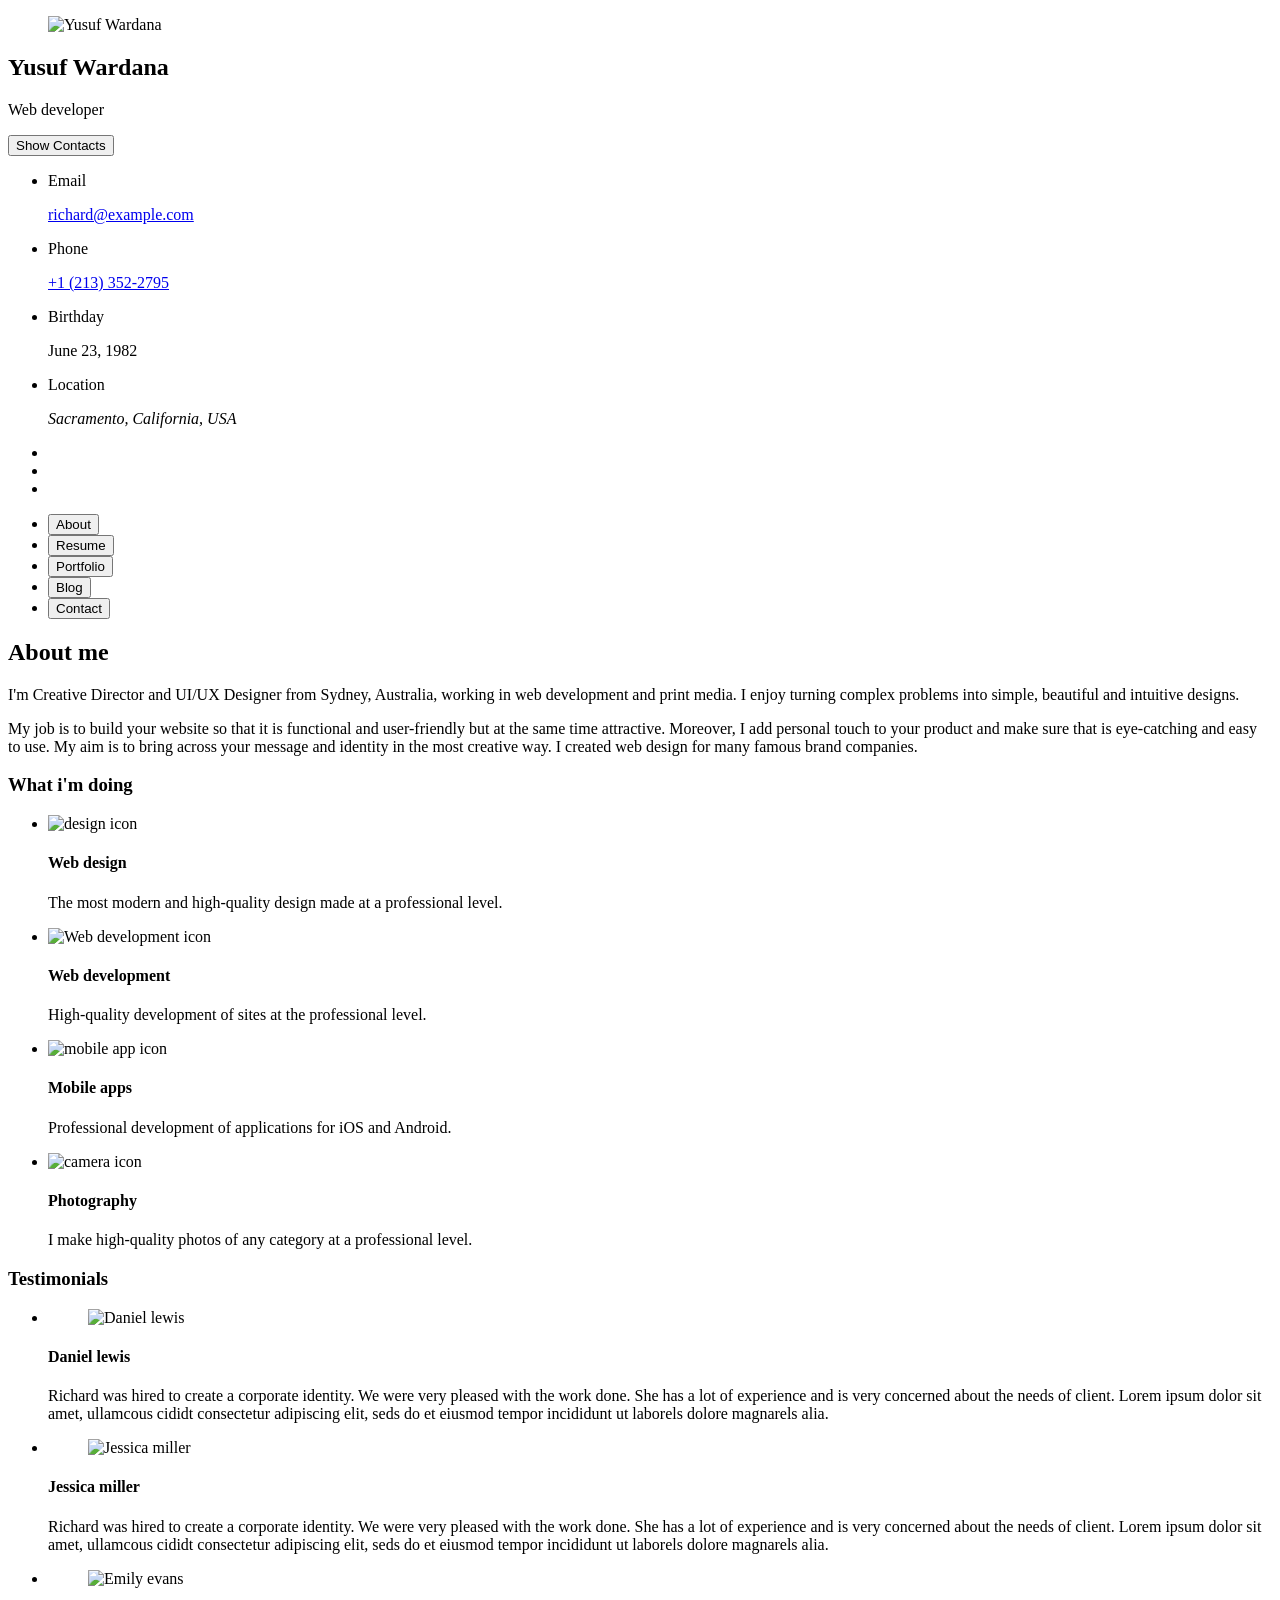
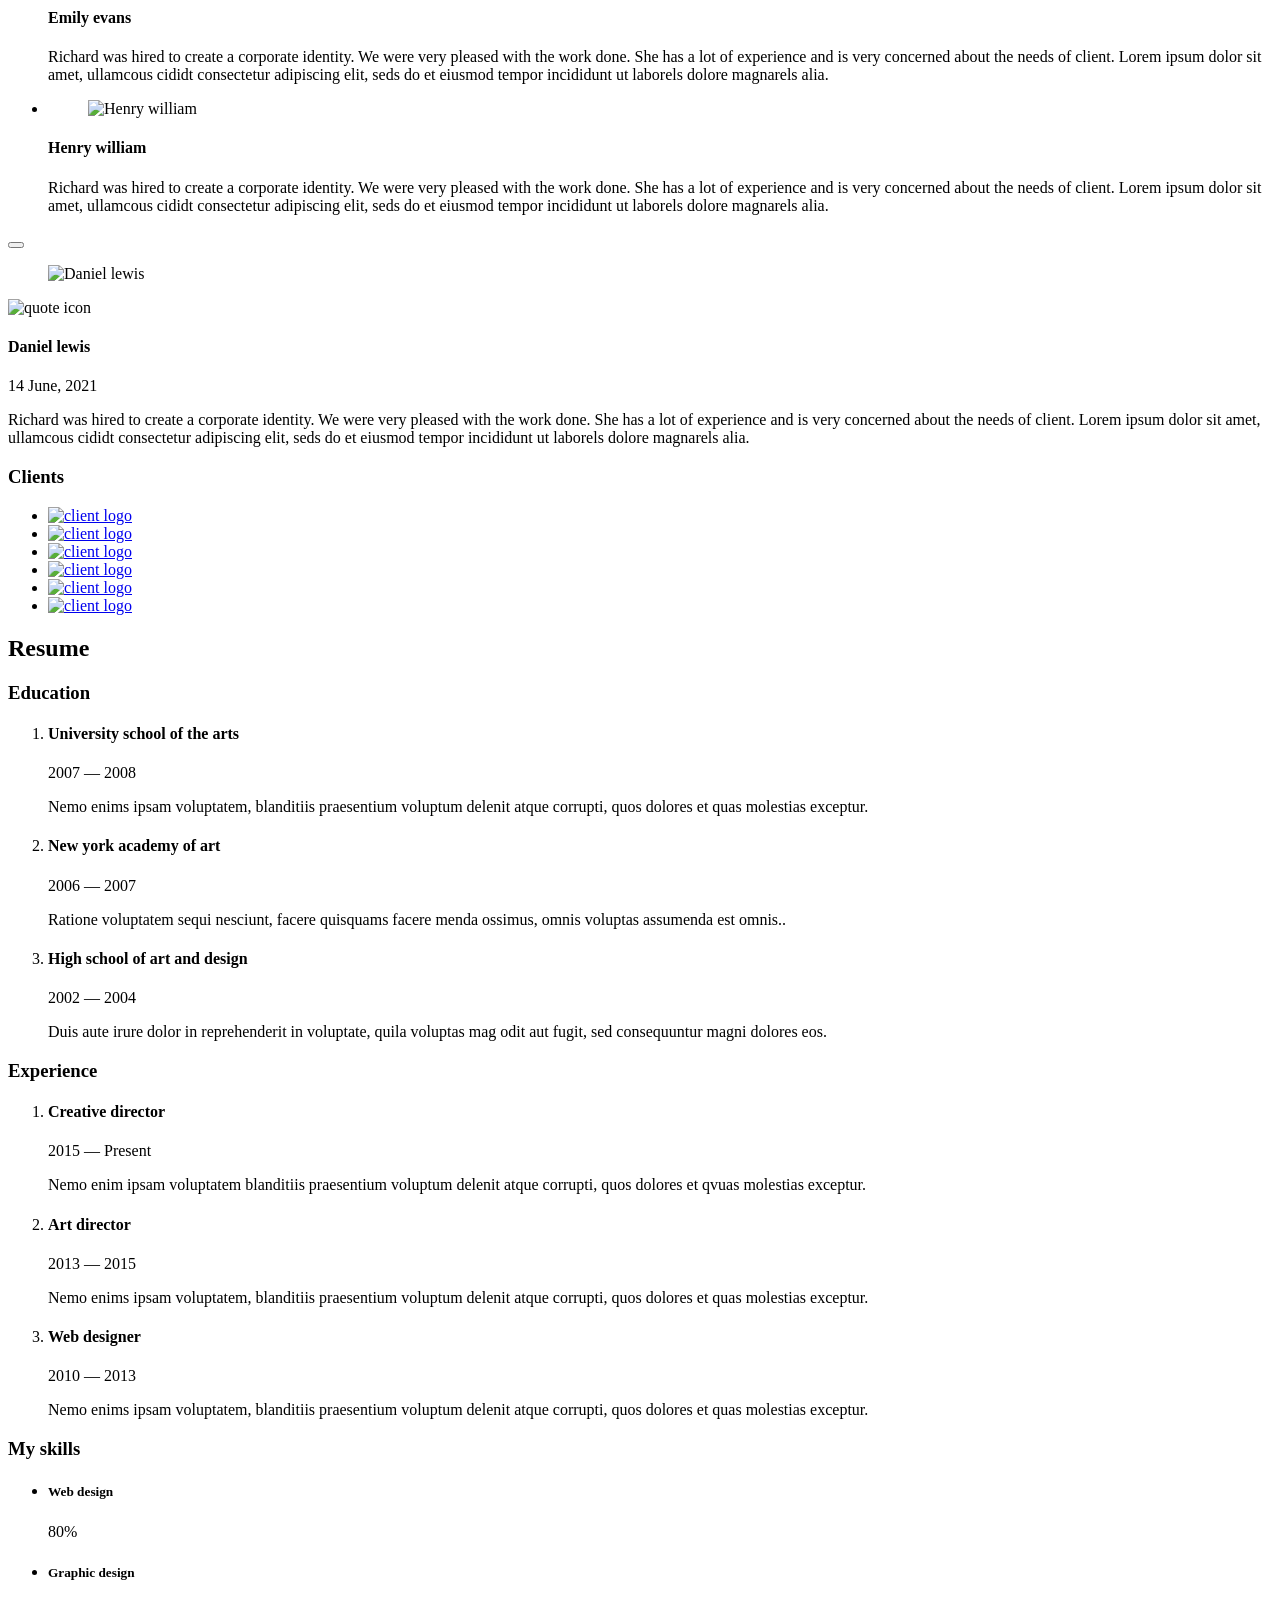
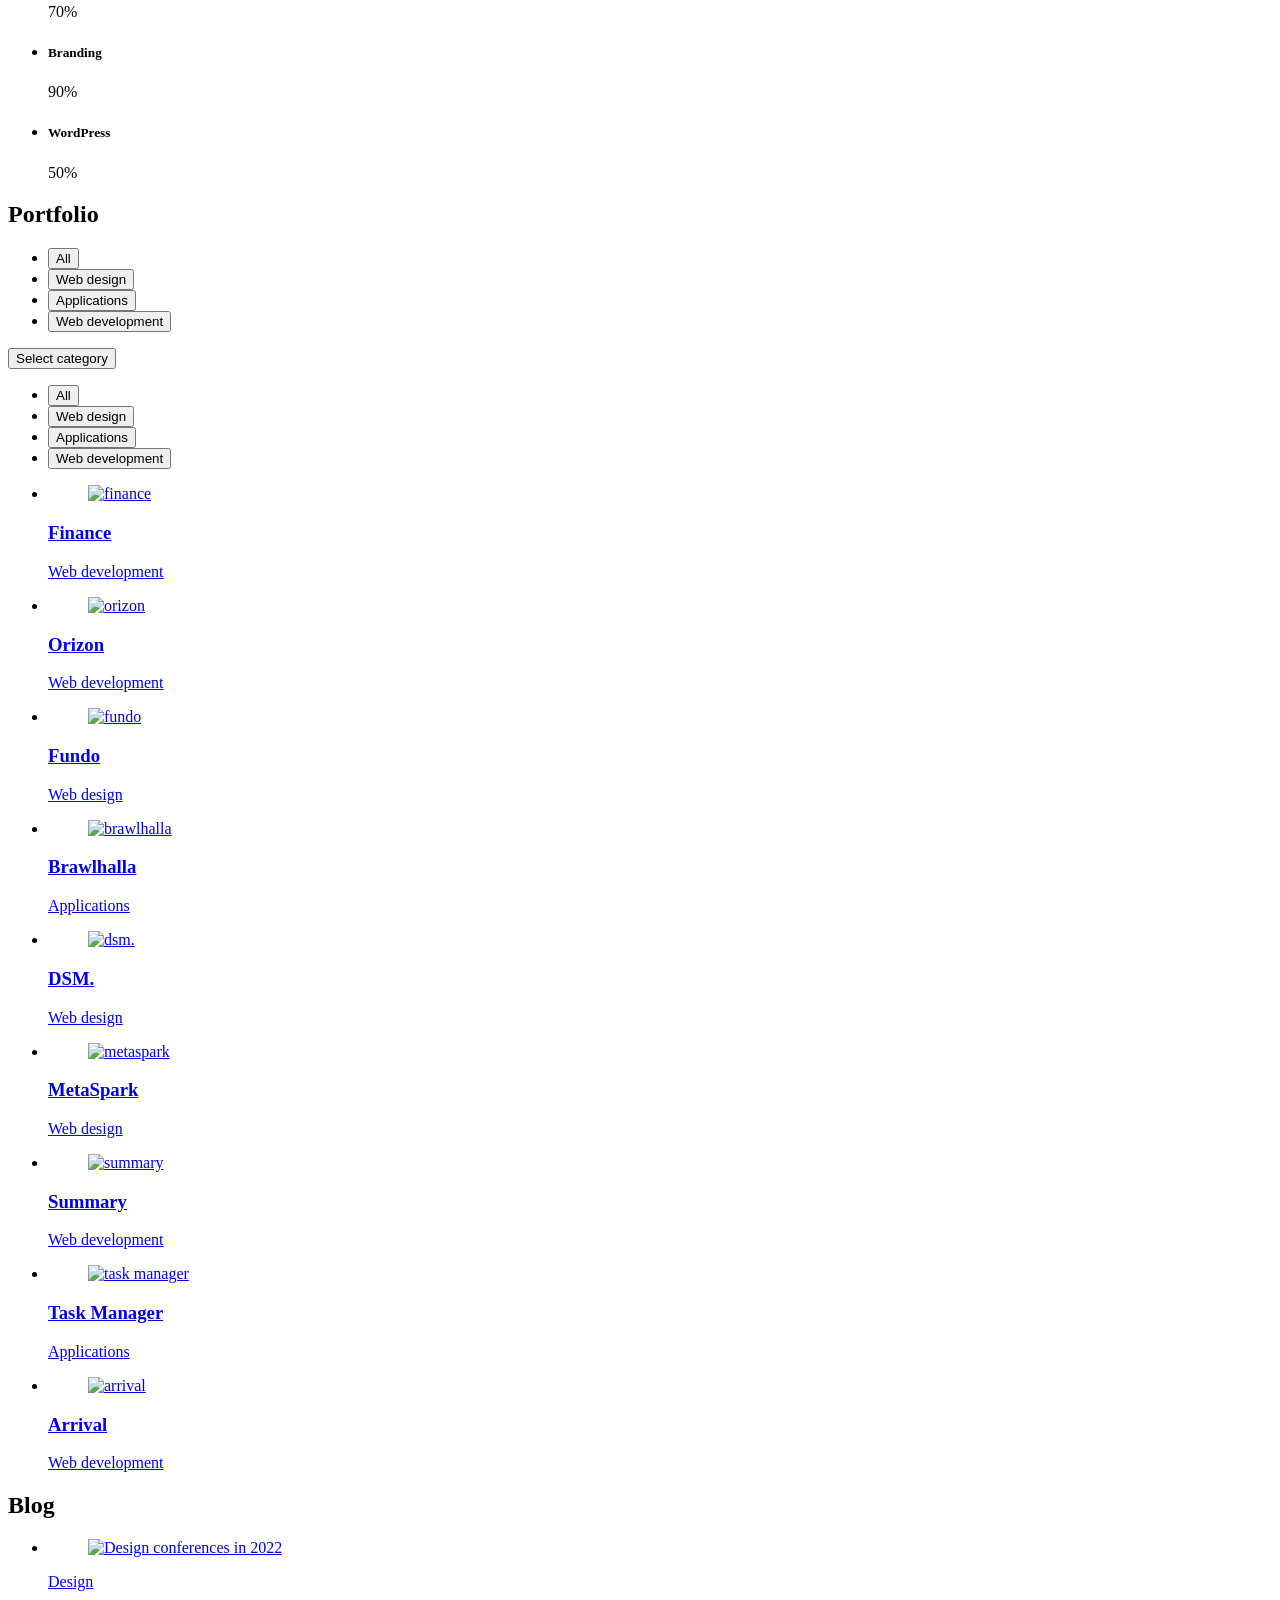
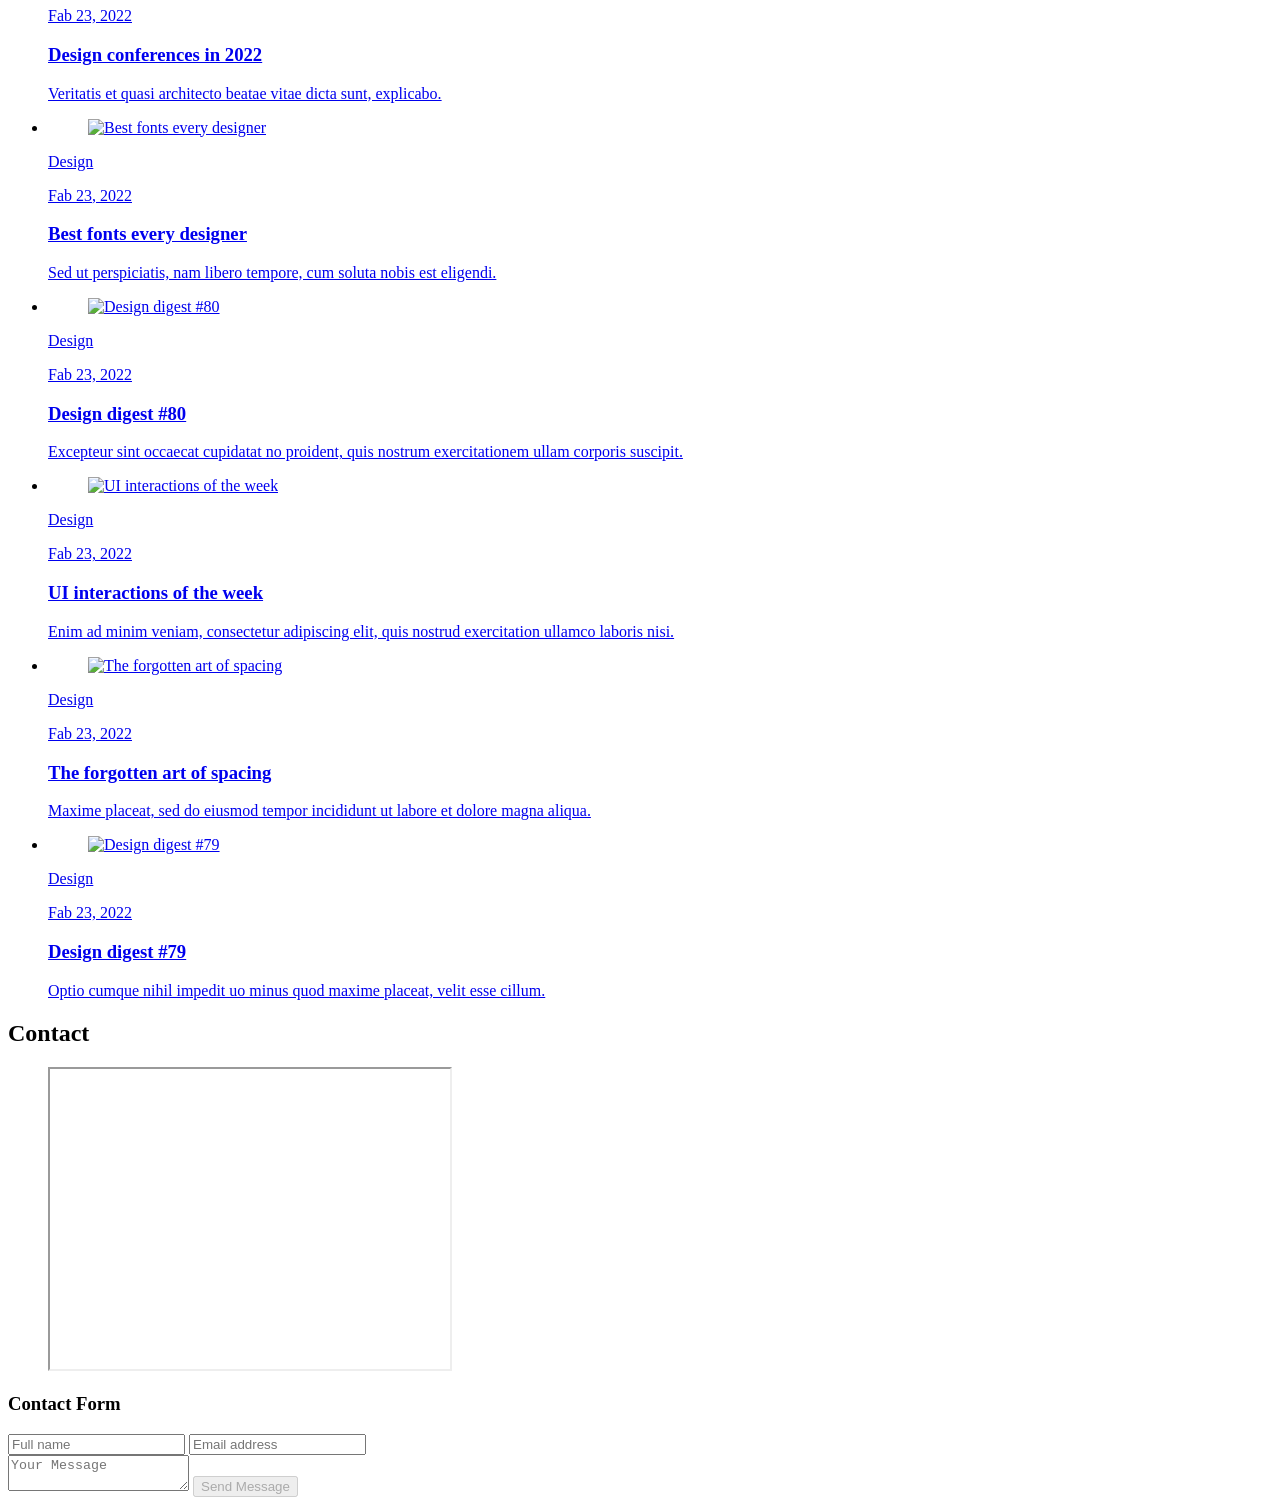
==== index.html @ f2daecf4 "Add files via upload" ====
<!DOCTYPE html>
<html lang="en">

<head>
  <meta charset="UTF-8">
  <meta http-equiv="X-UA-Compatible" content="IE=edge">
  <meta name="viewport" content="width=device-width, initial-scale=1.0">
  <title>vCard - Personal Portfolio</title>

  <!--
    - favicon
  -->
  <link rel="shortcut icon" href="./assets/images/logo.ico" type="image/x-icon">

  <!--
    - custom css link
  -->
  <link rel="stylesheet" href="./assets/css/style.css">

  <!--
    - google font link
  -->
  <link rel="preconnect" href="https://fonts.googleapis.com">
  <link rel="preconnect" href="https://fonts.gstatic.com" crossorigin>
  <link href="https://fonts.googleapis.com/css2?family=Poppins:wght@300;400;500;600&display=swap" rel="stylesheet">
</head>

<body>

  <!--
    - #MAIN
  -->

  <main>

    <!--
      - #SIDEBAR
    -->

    <aside class="sidebar" data-sidebar>

      <div class="sidebar-info">

        <figure class="avatar-box">
          <img src="https://avatars.githubusercontent.com/u/75882474?v=4" alt="Yusuf Wardana" width="80">
        </figure>

        <div class="info-content">
          <h1 class="name" title="Yusuf Wardana">Yusuf Wardana</h1>

          <p class="title">Web developer</p>
        </div>

        <button class="info_more-btn" data-sidebar-btn>
          <span>Show Contacts</span>

          <ion-icon name="chevron-down"></ion-icon>
        </button>

      </div>

      <div class="sidebar-info_more">

        <div class="separator"></div>

        <ul class="contacts-list">

          <li class="contact-item">

            <div class="icon-box">
              <ion-icon name="mail-outline"></ion-icon>
            </div>

            <div class="contact-info">
              <p class="contact-title">Email</p>

              <a href="mailto:richard@example.com" class="contact-link">richard@example.com</a>
            </div>

          </li>

          <li class="contact-item">

            <div class="icon-box">
              <ion-icon name="phone-portrait-outline"></ion-icon>
            </div>

            <div class="contact-info">
              <p class="contact-title">Phone</p>

              <a href="tel:+12133522795" class="contact-link">+1 (213) 352-2795</a>
            </div>

          </li>

          <li class="contact-item">

            <div class="icon-box">
              <ion-icon name="calendar-outline"></ion-icon>
            </div>

            <div class="contact-info">
              <p class="contact-title">Birthday</p>

              <time datetime="1982-06-23">June 23, 1982</time>
            </div>

          </li>

          <li class="contact-item">

            <div class="icon-box">
              <ion-icon name="location-outline"></ion-icon>
            </div>

            <div class="contact-info">
              <p class="contact-title">Location</p>

              <address>Sacramento, California, USA</address>
            </div>

          </li>

        </ul>

        <div class="separator"></div>

        <ul class="social-list">

          <li class="social-item">
            <a href="#" class="social-link">
              <ion-icon name="logo-facebook"></ion-icon>
            </a>
          </li>

          <li class="social-item">
            <a href="#" class="social-link">
              <ion-icon name="logo-twitter"></ion-icon>
            </a>
          </li>

          <li class="social-item">
            <a href="#" class="social-link">
              <ion-icon name="logo-instagram"></ion-icon>
            </a>
          </li>

        </ul>

      </div>

    </aside>





    <!--
      - #main-content
    -->

    <div class="main-content">

      <!--
        - #NAVBAR
      -->

      <nav class="navbar">

        <ul class="navbar-list">

          <li class="navbar-item">
            <button class="navbar-link  active" data-nav-link>About</button>
          </li>

          <li class="navbar-item">
            <button class="navbar-link" data-nav-link>Resume</button>
          </li>

          <li class="navbar-item">
            <button class="navbar-link" data-nav-link>Portfolio</button>
          </li>

          <li class="navbar-item">
            <button class="navbar-link" data-nav-link>Blog</button>
          </li>

          <li class="navbar-item">
            <button class="navbar-link" data-nav-link>Contact</button>
          </li>

        </ul>

      </nav>





      <!--
        - #ABOUT
      -->

      <article class="about  active" data-page="about">

        <header>
          <h2 class="h2 article-title">About me</h2>
        </header>

        <section class="about-text">
          <p>
            I'm Creative Director and UI/UX Designer from Sydney, Australia, working in web development and print media.
            I enjoy
            turning complex problems into simple, beautiful and intuitive designs.
          </p>

          <p>
            My job is to build your website so that it is functional and user-friendly but at the same time attractive.
            Moreover, I
            add personal touch to your product and make sure that is eye-catching and easy to use. My aim is to bring
            across your
            message and identity in the most creative way. I created web design for many famous brand companies.
          </p>
        </section>


        <!--
          - service
        -->

        <section class="service">

          <h3 class="h3 service-title">What i'm doing</h3>

          <ul class="service-list">

            <li class="service-item">

              <div class="service-icon-box">
                <img src="./assets/images/icon-design.svg
                " alt="design icon" width="40">
              </div>

              <div class="service-content-box">
                <h4 class="h4 service-item-title">Web design</h4>

                <p class="service-item-text">
                  The most modern and high-quality design made at a professional level.
                </p>
              </div>

            </li>

            <li class="service-item">

              <div class="service-icon-box">
                <img src="./assets/images/icon-dev.svg" alt="Web development icon" width="40">
              </div>

              <div class="service-content-box">
                <h4 class="h4 service-item-title">Web development</h4>

                <p class="service-item-text">
                  High-quality development of sites at the professional level.
                </p>
              </div>

            </li>

            <li class="service-item">

              <div class="service-icon-box">
                <img src="./assets/images/icon-app.svg" alt="mobile app icon" width="40">
              </div>

              <div class="service-content-box">
                <h4 class="h4 service-item-title">Mobile apps</h4>

                <p class="service-item-text">
                  Professional development of applications for iOS and Android.
                </p>
              </div>

            </li>

            <li class="service-item">

              <div class="service-icon-box">
                <img src="./assets/images/icon-photo.svg" alt="camera icon" width="40">
              </div>

              <div class="service-content-box">
                <h4 class="h4 service-item-title">Photography</h4>

                <p class="service-item-text">
                  I make high-quality photos of any category at a professional level.
                </p>
              </div>

            </li>

          </ul>

        </section>


        <!--
          - testimonials
        -->

        <section class="testimonials">

          <h3 class="h3 testimonials-title">Testimonials</h3>

          <ul class="testimonials-list has-scrollbar">

            <li class="testimonials-item">
              <div class="content-card" data-testimonials-item>

                <figure class="testimonials-avatar-box">
                  <img src="./assets/images/avatar-1.png" alt="Daniel lewis" width="60" data-testimonials-avatar>
                </figure>

                <h4 class="h4 testimonials-item-title" data-testimonials-title>Daniel lewis</h4>

                <div class="testimonials-text" data-testimonials-text>
                  <p>
                    Richard was hired to create a corporate identity. We were very pleased with the work done. She has a
                    lot of experience
                    and is very concerned about the needs of client. Lorem ipsum dolor sit amet, ullamcous cididt
                    consectetur adipiscing
                    elit, seds do et eiusmod tempor incididunt ut laborels dolore magnarels alia.
                  </p>
                </div>

              </div>
            </li>

            <li class="testimonials-item">
              <div class="content-card" data-testimonials-item>

                <figure class="testimonials-avatar-box">
                  <img src="./assets/images/avatar-2.png" alt="Jessica miller" width="60" data-testimonials-avatar>
                </figure>

                <h4 class="h4 testimonials-item-title" data-testimonials-title>Jessica miller</h4>

                <div class="testimonials-text" data-testimonials-text>
                  <p>
                    Richard was hired to create a corporate identity. We were very pleased with the work done. She has a
                    lot of experience
                    and is very concerned about the needs of client. Lorem ipsum dolor sit amet, ullamcous cididt
                    consectetur adipiscing
                    elit, seds do et eiusmod tempor incididunt ut laborels dolore magnarels alia.
                  </p>
                </div>

              </div>
            </li>

            <li class="testimonials-item">
              <div class="content-card" data-testimonials-item>

                <figure class="testimonials-avatar-box">
                  <img src="./assets/images/avatar-3.png" alt="Emily evans" width="60" data-testimonials-avatar>
                </figure>

                <h4 class="h4 testimonials-item-title" data-testimonials-title>Emily evans</h4>

                <div class="testimonials-text" data-testimonials-text>
                  <p>
                    Richard was hired to create a corporate identity. We were very pleased with the work done. She has a
                    lot of experience
                    and is very concerned about the needs of client. Lorem ipsum dolor sit amet, ullamcous cididt
                    consectetur adipiscing
                    elit, seds do et eiusmod tempor incididunt ut laborels dolore magnarels alia.
                  </p>
                </div>

              </div>
            </li>

            <li class="testimonials-item">
              <div class="content-card" data-testimonials-item>

                <figure class="testimonials-avatar-box">
                  <img src="./assets/images/avatar-4.png" alt="Henry william" width="60" data-testimonials-avatar>
                </figure>

                <h4 class="h4 testimonials-item-title" data-testimonials-title>Henry william</h4>

                <div class="testimonials-text" data-testimonials-text>
                  <p>
                    Richard was hired to create a corporate identity. We were very pleased with the work done. She has a
                    lot of experience
                    and is very concerned about the needs of client. Lorem ipsum dolor sit amet, ullamcous cididt
                    consectetur adipiscing
                    elit, seds do et eiusmod tempor incididunt ut laborels dolore magnarels alia.
                  </p>
                </div>

              </div>
            </li>

          </ul>

        </section>


        <!--
          - testimonials modal
        -->

        <div class="modal-container" data-modal-container>

          <div class="overlay" data-overlay></div>

          <section class="testimonials-modal">

            <button class="modal-close-btn" data-modal-close-btn>
              <ion-icon name="close-outline"></ion-icon>
            </button>

            <div class="modal-img-wrapper">
              <figure class="modal-avatar-box">
                <img src="./assets/images/avatar-1.png" alt="Daniel lewis" width="80" data-modal-img>
              </figure>

              <img src="./assets/images/icon-quote.svg" alt="quote icon">
            </div>

            <div class="modal-content">

              <h4 class="h3 modal-title" data-modal-title>Daniel lewis</h4>

              <time datetime="2021-06-14">14 June, 2021</time>

              <div data-modal-text>
                <p>
                  Richard was hired to create a corporate identity. We were very pleased with the work done. She has a
                  lot of experience
                  and is very concerned about the needs of client. Lorem ipsum dolor sit amet, ullamcous cididt
                  consectetur adipiscing
                  elit, seds do et eiusmod tempor incididunt ut laborels dolore magnarels alia.
                </p>
              </div>

            </div>

          </section>

        </div>


        <!--
          - clients
        -->

        <section class="clients">

          <h3 class="h3 clients-title">Clients</h3>

          <ul class="clients-list has-scrollbar">

            <li class="clients-item">
              <a href="#">
                <img src="./assets/images/logo-1-color.png" alt="client logo">
              </a>
            </li>

            <li class="clients-item">
              <a href="#">
                <img src="./assets/images/logo-2-color.png" alt="client logo">
              </a>
            </li>

            <li class="clients-item">
              <a href="#">
                <img src="./assets/images/logo-3-color.png" alt="client logo">
              </a>
            </li>

            <li class="clients-item">
              <a href="#">
                <img src="./assets/images/logo-4-color.png" alt="client logo">
              </a>
            </li>

            <li class="clients-item">
              <a href="#">
                <img src="./assets/images/logo-5-color.png" alt="client logo">
              </a>
            </li>

            <li class="clients-item">
              <a href="#">
                <img src="./assets/images/logo-6-color.png" alt="client logo">
              </a>
            </li>

          </ul>

        </section>

      </article>





      <!--
        - #RESUME
      -->

      <article class="resume" data-page="resume">

        <header>
          <h2 class="h2 article-title">Resume</h2>
        </header>

        <section class="timeline">

          <div class="title-wrapper">
            <div class="icon-box">
              <ion-icon name="book-outline"></ion-icon>
            </div>

            <h3 class="h3">Education</h3>
          </div>

          <ol class="timeline-list">

            <li class="timeline-item">

              <h4 class="h4 timeline-item-title">University school of the arts</h4>

              <span>2007 — 2008</span>

              <p class="timeline-text">
                Nemo enims ipsam voluptatem, blanditiis praesentium voluptum delenit atque corrupti, quos dolores et
                quas molestias
                exceptur.
              </p>

            </li>

            <li class="timeline-item">

              <h4 class="h4 timeline-item-title">New york academy of art</h4>

              <span>2006 — 2007</span>

              <p class="timeline-text">
                Ratione voluptatem sequi nesciunt, facere quisquams facere menda ossimus, omnis voluptas assumenda est
                omnis..
              </p>

            </li>

            <li class="timeline-item">

              <h4 class="h4 timeline-item-title">High school of art and design</h4>

              <span>2002 — 2004</span>

              <p class="timeline-text">
                Duis aute irure dolor in reprehenderit in voluptate, quila voluptas mag odit aut fugit, sed consequuntur
                magni dolores
                eos.
              </p>

            </li>

          </ol>

        </section>

        <section class="timeline">

          <div class="title-wrapper">
            <div class="icon-box">
              <ion-icon name="book-outline"></ion-icon>
            </div>

            <h3 class="h3">Experience</h3>
          </div>

          <ol class="timeline-list">

            <li class="timeline-item">

              <h4 class="h4 timeline-item-title">Creative director</h4>

              <span>2015 — Present</span>

              <p class="timeline-text">
                Nemo enim ipsam voluptatem blanditiis praesentium voluptum delenit atque corrupti, quos dolores et qvuas
                molestias
                exceptur.
              </p>

            </li>

            <li class="timeline-item">

              <h4 class="h4 timeline-item-title">Art director</h4>

              <span>2013 — 2015</span>

              <p class="timeline-text">
                Nemo enims ipsam voluptatem, blanditiis praesentium voluptum delenit atque corrupti, quos dolores et
                quas molestias
                exceptur.
              </p>

            </li>

            <li class="timeline-item">

              <h4 class="h4 timeline-item-title">Web designer</h4>

              <span>2010 — 2013</span>

              <p class="timeline-text">
                Nemo enims ipsam voluptatem, blanditiis praesentium voluptum delenit atque corrupti, quos dolores et
                quas molestias
                exceptur.
              </p>

            </li>

          </ol>

        </section>

        <section class="skill">

          <h3 class="h3 skills-title">My skills</h3>

          <ul class="skills-list content-card">

            <li class="skills-item">

              <div class="title-wrapper">
                <h5 class="h5">Web design</h5>
                <data value="80">80%</data>
              </div>

              <div class="skill-progress-bg">
                <div class="skill-progress-fill" style="width: 80%;"></div>
              </div>

            </li>

            <li class="skills-item">

              <div class="title-wrapper">
                <h5 class="h5">Graphic design</h5>
                <data value="70">70%</data>
              </div>

              <div class="skill-progress-bg">
                <div class="skill-progress-fill" style="width: 70%;"></div>
              </div>

            </li>

            <li class="skills-item">

              <div class="title-wrapper">
                <h5 class="h5">Branding</h5>
                <data value="90">90%</data>
              </div>

              <div class="skill-progress-bg">
                <div class="skill-progress-fill" style="width: 90%;"></div>
              </div>

            </li>

            <li class="skills-item">

              <div class="title-wrapper">
                <h5 class="h5">WordPress</h5>
                <data value="50">50%</data>
              </div>

              <div class="skill-progress-bg">
                <div class="skill-progress-fill" style="width: 50%;"></div>
              </div>

            </li>

          </ul>

        </section>

      </article>





      <!--
        - #PORTFOLIO
      -->

      <article class="portfolio" data-page="portfolio">

        <header>
          <h2 class="h2 article-title">Portfolio</h2>
        </header>

        <section class="projects">

          <ul class="filter-list">

            <li class="filter-item">
              <button class="active" data-filter-btn>All</button>
            </li>

            <li class="filter-item">
              <button data-filter-btn>Web design</button>
            </li>

            <li class="filter-item">
              <button data-filter-btn>Applications</button>
            </li>

            <li class="filter-item">
              <button data-filter-btn>Web development</button>
            </li>

          </ul>

          <div class="filter-select-box">

            <button class="filter-select" data-select>

              <div class="select-value" data-selecct-value>Select category</div>

              <div class="select-icon">
                <ion-icon name="chevron-down"></ion-icon>
              </div>

            </button>

            <ul class="select-list">

              <li class="select-item">
                <button data-select-item>All</button>
              </li>

              <li class="select-item">
                <button data-select-item>Web design</button>
              </li>

              <li class="select-item">
                <button data-select-item>Applications</button>
              </li>

              <li class="select-item">
                <button data-select-item>Web development</button>
              </li>

            </ul>

          </div>

          <ul class="project-list">

            <li class="project-item  active" data-filter-item data-category="web development">
              <a href="#">

                <figure class="project-img">
                  <div class="project-item-icon-box">
                    <ion-icon name="eye-outline"></ion-icon>
                  </div>

                  <img src="./assets/images/project-1.jpg" alt="finance" loading="lazy">
                </figure>

                <h3 class="project-title">Finance</h3>

                <p class="project-category">Web development</p>

              </a>
            </li>

            <li class="project-item  active" data-filter-item data-category="web development">
              <a href="#">

                <figure class="project-img">
                  <div class="project-item-icon-box">
                    <ion-icon name="eye-outline"></ion-icon>
                  </div>

                  <img src="./assets/images/project-2.png" alt="orizon" loading="lazy">
                </figure>

                <h3 class="project-title">Orizon</h3>

                <p class="project-category">Web development</p>

              </a>
            </li>

            <li class="project-item  active" data-filter-item data-category="web design">
              <a href="#">

                <figure class="project-img">
                  <div class="project-item-icon-box">
                    <ion-icon name="eye-outline"></ion-icon>
                  </div>

                  <img src="./assets/images/project-3.jpg" alt="fundo" loading="lazy">
                </figure>

                <h3 class="project-title">Fundo</h3>

                <p class="project-category">Web design</p>

              </a>
            </li>

            <li class="project-item  active" data-filter-item data-category="applications">
              <a href="#">

                <figure class="project-img">
                  <div class="project-item-icon-box">
                    <ion-icon name="eye-outline"></ion-icon>
                  </div>

                  <img src="./assets/images/project-4.png" alt="brawlhalla" loading="lazy">
                </figure>

                <h3 class="project-title">Brawlhalla</h3>

                <p class="project-category">Applications</p>

              </a>
            </li>

            <li class="project-item  active" data-filter-item data-category="web design">
              <a href="#">

                <figure class="project-img">
                  <div class="project-item-icon-box">
                    <ion-icon name="eye-outline"></ion-icon>
                  </div>

                  <img src="./assets/images/project-5.png" alt="dsm." loading="lazy">
                </figure>

                <h3 class="project-title">DSM.</h3>

                <p class="project-category">Web design</p>

              </a>
            </li>

            <li class="project-item  active" data-filter-item data-category="web design">
              <a href="#">

                <figure class="project-img">
                  <div class="project-item-icon-box">
                    <ion-icon name="eye-outline"></ion-icon>
                  </div>

                  <img src="./assets/images/project-6.png" alt="metaspark" loading="lazy">
                </figure>

                <h3 class="project-title">MetaSpark</h3>

                <p class="project-category">Web design</p>

              </a>
            </li>

            <li class="project-item  active" data-filter-item data-category="web development">
              <a href="#">

                <figure class="project-img">
                  <div class="project-item-icon-box">
                    <ion-icon name="eye-outline"></ion-icon>
                  </div>

                  <img src="./assets/images/project-7.png" alt="summary" loading="lazy">
                </figure>

                <h3 class="project-title">Summary</h3>

                <p class="project-category">Web development</p>

              </a>
            </li>

            <li class="project-item  active" data-filter-item data-category="applications">
              <a href="#">

                <figure class="project-img">
                  <div class="project-item-icon-box">
                    <ion-icon name="eye-outline"></ion-icon>
                  </div>

                  <img src="./assets/images/project-8.jpg" alt="task manager" loading="lazy">
                </figure>

                <h3 class="project-title">Task Manager</h3>

                <p class="project-category">Applications</p>

              </a>
            </li>

            <li class="project-item  active" data-filter-item data-category="web development">
              <a href="#">

                <figure class="project-img">
                  <div class="project-item-icon-box">
                    <ion-icon name="eye-outline"></ion-icon>
                  </div>

                  <img src="./assets/images/project-9.png" alt="arrival" loading="lazy">
                </figure>

                <h3 class="project-title">Arrival</h3>

                <p class="project-category">Web development</p>

              </a>
            </li>

          </ul>

        </section>

      </article>





      <!--
        - #BLOG
      -->

      <article class="blog" data-page="blog">

        <header>
          <h2 class="h2 article-title">Blog</h2>
        </header>

        <section class="blog-posts">

          <ul class="blog-posts-list">

            <li class="blog-post-item">
              <a href="#">

                <figure class="blog-banner-box">
                  <img src="./assets/images/blog-1.jpg" alt="Design conferences in 2022" loading="lazy">
                </figure>

                <div class="blog-content">

                  <div class="blog-meta">
                    <p class="blog-category">Design</p>

                    <span class="dot"></span>

                    <time datetime="2022-02-23">Fab 23, 2022</time>
                  </div>

                  <h3 class="h3 blog-item-title">Design conferences in 2022</h3>

                  <p class="blog-text">
                    Veritatis et quasi architecto beatae vitae dicta sunt, explicabo.
                  </p>

                </div>

              </a>
            </li>

            <li class="blog-post-item">
              <a href="#">

                <figure class="blog-banner-box">
                  <img src="./assets/images/blog-2.jpg" alt="Best fonts every designer" loading="lazy">
                </figure>

                <div class="blog-content">

                  <div class="blog-meta">
                    <p class="blog-category">Design</p>

                    <span class="dot"></span>

                    <time datetime="2022-02-23">Fab 23, 2022</time>
                  </div>

                  <h3 class="h3 blog-item-title">Best fonts every designer</h3>

                  <p class="blog-text">
                    Sed ut perspiciatis, nam libero tempore, cum soluta nobis est eligendi.
                  </p>

                </div>

              </a>
            </li>

            <li class="blog-post-item">
              <a href="#">

                <figure class="blog-banner-box">
                  <img src="./assets/images/blog-3.jpg" alt="Design digest #80" loading="lazy">
                </figure>

                <div class="blog-content">

                  <div class="blog-meta">
                    <p class="blog-category">Design</p>

                    <span class="dot"></span>

                    <time datetime="2022-02-23">Fab 23, 2022</time>
                  </div>

                  <h3 class="h3 blog-item-title">Design digest #80</h3>

                  <p class="blog-text">
                    Excepteur sint occaecat cupidatat no proident, quis nostrum exercitationem ullam corporis suscipit.
                  </p>

                </div>

              </a>
            </li>

            <li class="blog-post-item">
              <a href="#">

                <figure class="blog-banner-box">
                  <img src="./assets/images/blog-4.jpg" alt="UI interactions of the week" loading="lazy">
                </figure>

                <div class="blog-content">

                  <div class="blog-meta">
                    <p class="blog-category">Design</p>

                    <span class="dot"></span>

                    <time datetime="2022-02-23">Fab 23, 2022</time>
                  </div>

                  <h3 class="h3 blog-item-title">UI interactions of the week</h3>

                  <p class="blog-text">
                    Enim ad minim veniam, consectetur adipiscing elit, quis nostrud exercitation ullamco laboris nisi.
                  </p>

                </div>

              </a>
            </li>

            <li class="blog-post-item">
              <a href="#">

                <figure class="blog-banner-box">
                  <img src="./assets/images/blog-5.jpg" alt="The forgotten art of spacing" loading="lazy">
                </figure>

                <div class="blog-content">

                  <div class="blog-meta">
                    <p class="blog-category">Design</p>

                    <span class="dot"></span>

                    <time datetime="2022-02-23">Fab 23, 2022</time>
                  </div>

                  <h3 class="h3 blog-item-title">The forgotten art of spacing</h3>

                  <p class="blog-text">
                    Maxime placeat, sed do eiusmod tempor incididunt ut labore et dolore magna aliqua.
                  </p>

                </div>

              </a>
            </li>

            <li class="blog-post-item">
              <a href="#">

                <figure class="blog-banner-box">
                  <img src="./assets/images/blog-6.jpg" alt="Design digest #79" loading="lazy">
                </figure>

                <div class="blog-content">

                  <div class="blog-meta">
                    <p class="blog-category">Design</p>

                    <span class="dot"></span>

                    <time datetime="2022-02-23">Fab 23, 2022</time>
                  </div>

                  <h3 class="h3 blog-item-title">Design digest #79</h3>

                  <p class="blog-text">
                    Optio cumque nihil impedit uo minus quod maxime placeat, velit esse cillum.
                  </p>

                </div>

              </a>
            </li>

          </ul>

        </section>

      </article>





      <!--
        - #CONTACT
      -->

      <article class="contact" data-page="contact">

        <header>
          <h2 class="h2 article-title">Contact</h2>
        </header>

        <section class="mapbox" data-mapbox>
          <figure>
            <iframe
              src="https://www.google.com/maps/embed?pb=!1m18!1m12!1m3!1d199666.5651251294!2d-121.58334177520186!3d38.56165006739519!2m3!1f0!2f0!3f0!3m2!1i1024!2i768!4f13.1!3m3!1m2!1s0x809ac672b28397f9%3A0x921f6aaa74197fdb!2sSacramento%2C%20CA%2C%20USA!5e0!3m2!1sen!2sbd!4v1647608789441!5m2!1sen!2sbd"
              width="400" height="300" loading="lazy"></iframe>
          </figure>
        </section>

        <section class="contact-form">

          <h3 class="h3 form-title">Contact Form</h3>

          <form action="#" class="form" data-form>

            <div class="input-wrapper">
              <input type="text" name="fullname" class="form-input" placeholder="Full name" required data-form-input>

              <input type="email" name="email" class="form-input" placeholder="Email address" required data-form-input>
            </div>

            <textarea name="message" class="form-input" placeholder="Your Message" required data-form-input></textarea>

            <button class="form-btn" type="submit" disabled data-form-btn>
              <ion-icon name="paper-plane"></ion-icon>
              <span>Send Message</span>
            </button>

          </form>

        </section>

      </article>

    </div>

  </main>






  <!--
    - custom js link
  -->
  <script src="./assets/js/script.js"></script>

  <!--
    - ionicon link
  -->
  <script type="module" src="https://unpkg.com/ionicons@5.5.2/dist/ionicons/ionicons.esm.js"></script>
  <script nomodule src="https://unpkg.com/ionicons@5.5.2/dist/ionicons/ionicons.js"></script>

</body>

</html>
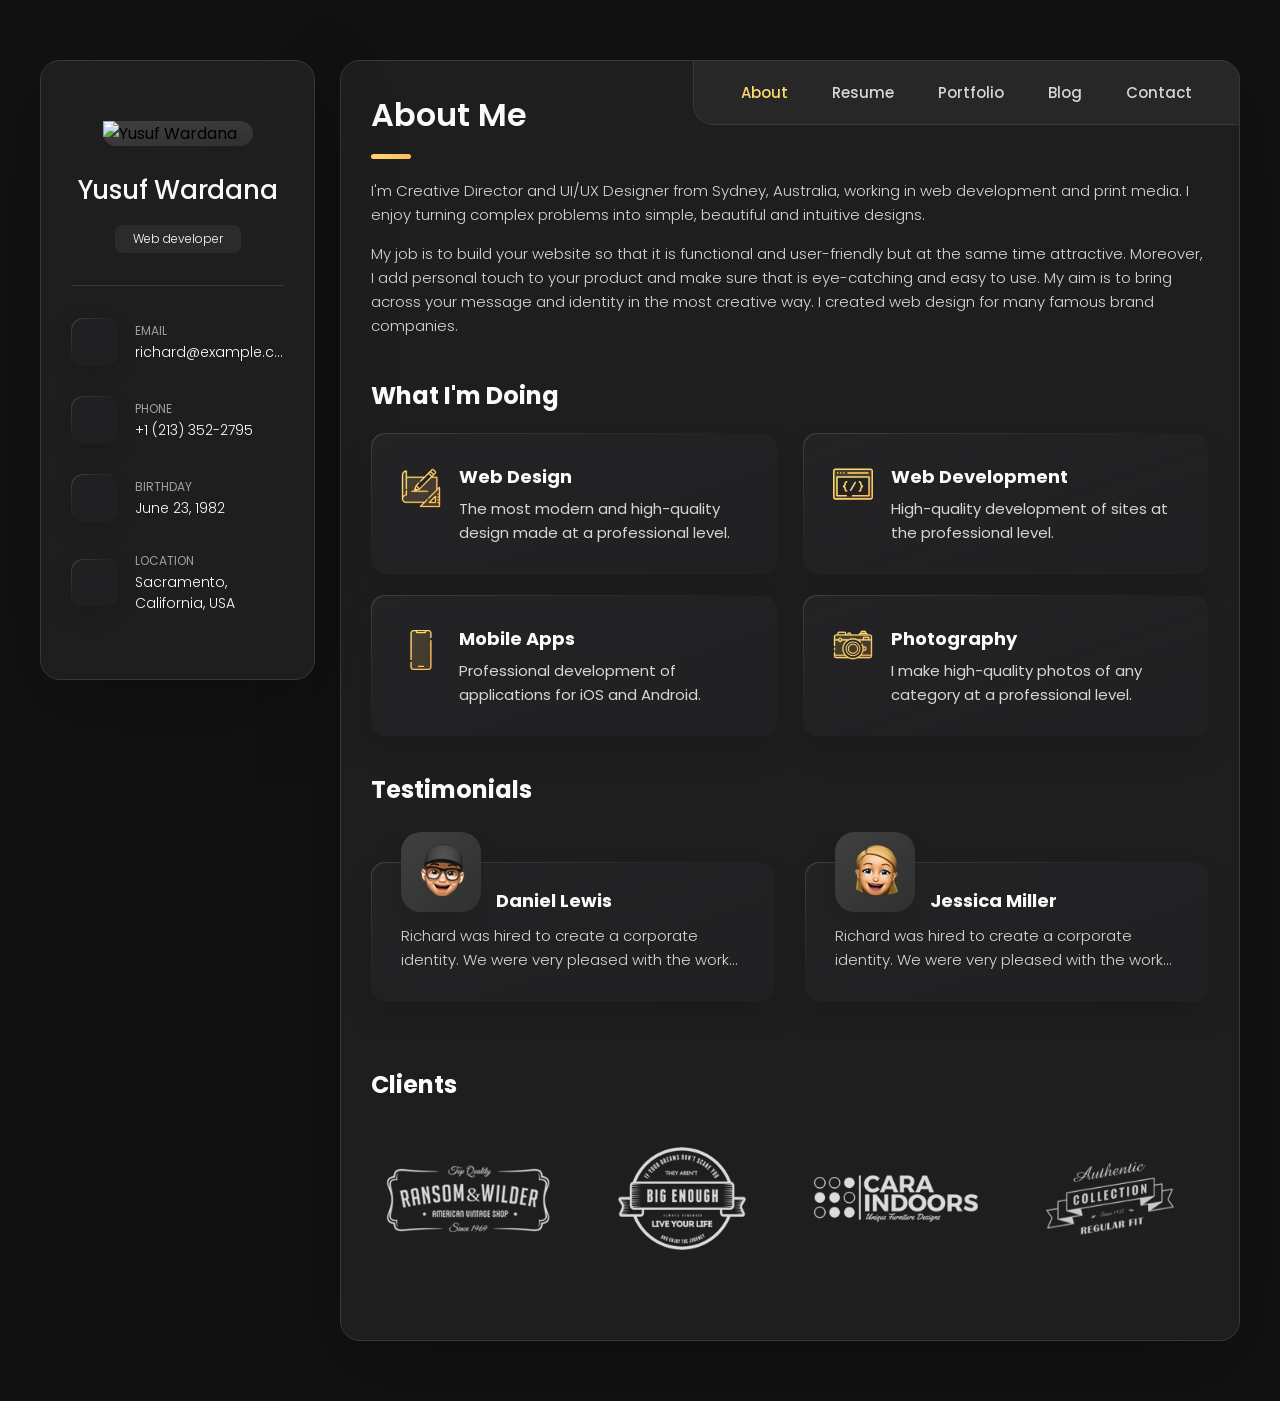
==== commit aaca4ecf: "ere" ====
--- a/index.html
+++ b/index.html
@@ -5,7 +5,7 @@
   <meta charset="UTF-8">
   <meta http-equiv="X-UA-Compatible" content="IE=edge">
   <meta name="viewport" content="width=device-width, initial-scale=1.0">
-  <title>vCard - Personal Portfolio</title>
+  <title>Yusuf Wardana Home</title>
 
   <!--
     - favicon
--- a/assets/css/style.css
+++ b/assets/css/style.css
@@ -0,0 +1,1882 @@
+/*-----------------------------------*\
+  #style.css
+\*-----------------------------------*/
+
+
+/**
+ * copyright 2022 @codewithsadee
+ */
+
+
+
+
+
+/*-----------------------------------*\
+  #CUSTOM PROPERTY
+\*-----------------------------------*/
+
+:root {
+
+  /**
+   * colors
+   */
+
+  /* gradient */
+
+  --bg-gradient-onyx: linear-gradient(
+    to bottom right, 
+    hsl(240, 1%, 25%) 3%, 
+    hsl(0, 0%, 19%) 97%
+  );
+  --bg-gradient-jet: linear-gradient(
+    to bottom right, 
+    hsla(240, 1%, 18%, 0.251) 0%, 
+    hsla(240, 2%, 11%, 0) 100%
+  ), hsl(240, 2%, 13%);
+  --bg-gradient-yellow-1: linear-gradient(
+    to bottom right, 
+    hsl(45, 100%, 71%) 0%, 
+    hsla(36, 100%, 69%, 0) 50%
+  );
+  --bg-gradient-yellow-2: linear-gradient(
+    135deg, 
+    hsla(45, 100%, 71%, 0.251) 0%, 
+    hsla(35, 100%, 68%, 0) 59.86%
+  ), hsl(240, 2%, 13%);
+  --border-gradient-onyx: linear-gradient(
+    to bottom right, 
+    hsl(0, 0%, 25%) 0%, 
+    hsla(0, 0%, 25%, 0) 50%
+  );
+  --text-gradient-yellow: linear-gradient(
+    to right, 
+    hsl(45, 100%, 72%), 
+    hsl(35, 100%, 68%)
+  );
+
+  /* solid */
+
+  --jet: hsl(0, 0%, 22%);
+  --onyx: hsl(240, 1%, 17%);
+  --eerie-black-1: hsl(240, 2%, 13%);
+  --eerie-black-2: hsl(240, 2%, 12%);
+  --smoky-black: hsl(0, 0%, 7%);
+  --white-1: hsl(0, 0%, 100%);
+  --white-2: hsl(0, 0%, 98%);
+  --orange-yellow-crayola: hsl(45, 100%, 72%);
+  --vegas-gold: hsl(45, 54%, 58%);
+  --light-gray: hsl(0, 0%, 84%);
+  --light-gray-70: hsla(0, 0%, 84%, 0.7);
+  --bittersweet-shimmer: hsl(0, 43%, 51%);
+
+  /**
+   * typography
+   */
+
+  /* font-family */
+  --ff-poppins: 'Poppins', sans-serif;
+
+  /* font-size */
+  --fs-1: 24px;
+  --fs-2: 18px;
+  --fs-3: 17px;
+  --fs-4: 16px;
+  --fs-5: 15px;
+  --fs-6: 14px;
+  --fs-7: 13px;
+  --fs-8: 11px;
+
+  /* font-weight */
+  --fw-300: 300;
+  --fw-400: 400;
+  --fw-500: 500;
+  --fw-600: 600;
+
+  /**
+   * shadow
+   */
+  
+  --shadow-1: -4px 8px 24px hsla(0, 0%, 0%, 0.25);
+  --shadow-2: 0 16px 30px hsla(0, 0%, 0%, 0.25);
+  --shadow-3: 0 16px 40px hsla(0, 0%, 0%, 0.25);
+  --shadow-4: 0 25px 50px hsla(0, 0%, 0%, 0.15);
+  --shadow-5: 0 24px 80px hsla(0, 0%, 0%, 0.25);
+
+  /**
+   * transition
+   */
+
+  --transition-1: 0.25s ease;
+  --transition-2: 0.5s ease-in-out;
+
+}
+
+
+
+
+
+/*-----------------------------------*\
+  #RESET
+\*-----------------------------------*/
+
+*, *::before, *::after {
+  margin: 0;
+  padding: 0;
+  box-sizing: border-box;
+}
+
+a { text-decoration: none; }
+
+li { list-style: none; }
+
+img, ion-icon, a, button, time, span { display: block; }
+
+button {
+  font: inherit;
+  background: none;
+  border: none;
+  text-align: left;
+  cursor: pointer;
+}
+
+input, textarea {
+  display: block;
+  width: 100%;
+  background: none;
+  font: inherit;
+}
+
+::selection {
+  background: var(--orange-yellow-crayola);
+  color: var(--smoky-black);
+}
+
+:focus { outline-color: var(--orange-yellow-crayola); }
+
+html { font-family: var(--ff-poppins); }
+
+body { background: var(--smoky-black); }
+
+
+
+
+
+/*-----------------------------------*\
+  #REUSED STYLE
+\*-----------------------------------*/
+
+.sidebar,
+article {
+  background: var(--eerie-black-2);
+  border: 1px solid var(--jet);
+  border-radius: 20px;
+  padding: 15px;
+  box-shadow: var(--shadow-1);
+  z-index: 1;
+}
+
+.separator {
+  width: 100%;
+  height: 1px;
+  background: var(--jet);
+  margin: 16px 0;
+}
+
+.icon-box {
+  position: relative;
+  background: var(--border-gradient-onyx);
+  width: 30px;
+  height: 30px;
+  border-radius: 8px;
+  display: flex;
+  justify-content: center;
+  align-items: center;
+  font-size: 16px;
+  color: var(--orange-yellow-crayola);
+  box-shadow: var(--shadow-1);
+  z-index: 1;
+}
+
+.icon-box::before {
+  content: "";
+  position: absolute;
+  inset: 1px;
+  background: var(--eerie-black-1);
+  border-radius: inherit;
+  z-index: -1;
+}
+
+.icon-box ion-icon { --ionicon-stroke-width: 35px; }
+
+article { display: none; }
+
+article.active {
+  display: block;
+  animation: fade 0.5s ease backwards;
+}
+
+@keyframes fade {
+  0% { opacity: 0; }
+  100% { opacity: 1; }
+}
+
+.h2,
+.h3,
+.h4,
+.h5 {
+  color: var(--white-2);
+  text-transform: capitalize;
+}
+
+.h2 { font-size: var(--fs-1); }
+
+.h3 { font-size: var(--fs-2); }
+
+.h4 { font-size: var(--fs-4); }
+
+.h5 {
+  font-size: var(--fs-7);
+  font-weight: var(--fw-500);
+}
+
+.article-title {
+  position: relative;
+  padding-bottom: 7px;
+}
+
+.article-title::after {
+  content: "";
+  position: absolute;
+  bottom: 0;
+  left: 0;
+  width: 30px;
+  height: 3px;
+  background: var(--text-gradient-yellow);
+  border-radius: 3px;
+}
+
+.has-scrollbar::-webkit-scrollbar {
+  width: 5px; /* for vertical scrollbar */
+  height: 5px; /* for horizontal scrollbar */
+}
+
+.has-scrollbar::-webkit-scrollbar-track {
+  background: var(--onyx);
+  border-radius: 5px;
+}
+
+.has-scrollbar::-webkit-scrollbar-thumb {
+  background: var(--orange-yellow-crayola);
+  border-radius: 5px;
+}
+
+.has-scrollbar::-webkit-scrollbar-button { width: 20px; }
+
+.content-card {
+  position: relative;
+  background: var(--border-gradient-onyx);
+  padding: 15px;
+  padding-top: 45px;
+  border-radius: 14px;
+  box-shadow: var(--shadow-2);
+  cursor: pointer;
+  z-index: 1;
+}
+
+.content-card::before {
+  content: "";
+  position: absolute;
+  inset: 1px;
+  background: var(--bg-gradient-jet);
+  border-radius: inherit;
+  z-index: -1;
+}
+
+
+
+
+
+/*-----------------------------------*\
+  #MAIN
+\*-----------------------------------*/
+
+main {
+  margin: 15px 12px;
+  margin-bottom: 75px;
+  min-width: 259px;
+}
+
+
+
+
+
+/*-----------------------------------*\
+  #SIDEBAR
+\*-----------------------------------*/
+
+.sidebar {
+  margin-bottom: 15px;
+  max-height: 112px;
+  overflow: hidden;
+  transition: var(--transition-2);
+}
+
+.sidebar.active { max-height: 405px; }
+
+.sidebar-info {
+  position: relative;
+  display: flex;
+  justify-content: flex-start;
+  align-items: center;
+  gap: 15px;
+}
+
+.avatar-box {
+  background: var(--bg-gradient-onyx);
+  border-radius: 20px;
+}
+
+.info-content .name {
+  color: var(--white-2);
+  font-size: var(--fs-3);
+  font-weight: var(--fw-500);
+  letter-spacing: -0.25px;
+  margin-bottom: 10px;
+}
+
+.info-content .title {
+  color: var(--white-1);
+  background: var(--onyx);
+  font-size: var(--fs-8);
+  font-weight: var(--fw-300);
+  width: max-content;
+  padding: 3px 12px;
+  border-radius: 8px;
+}
+
+.info_more-btn {
+  position: absolute;
+  top: -15px;
+  right: -15px;
+  border-radius: 0 15px;
+  font-size: 13px;
+  color: var(--orange-yellow-crayola);
+  background: var(--border-gradient-onyx);
+  padding: 10px;
+  box-shadow: var(--shadow-2);
+  transition: var(--transition-1);
+  z-index: 1;
+}
+
+.info_more-btn::before {
+  content: "";
+  position: absolute;
+  inset: 1px;
+  border-radius: inherit;
+  background: var(--bg-gradient-jet);
+  transition: var(--transition-1);
+  z-index: -1;
+}
+
+.info_more-btn:hover,
+.info_more-btn:focus { background: var(--bg-gradient-yellow-1); }
+
+.info_more-btn:hover::before,
+.info_more-btn:focus::before { background: var(--bg-gradient-yellow-2); }
+
+.info_more-btn span { display: none; }
+
+.sidebar-info_more {
+  opacity: 0;
+  visibility: hidden;
+  transition: var(--transition-2);
+}
+
+.sidebar.active .sidebar-info_more {
+  opacity: 1;
+  visibility: visible;
+}
+
+.contacts-list {
+  display: grid;
+  grid-template-columns: 1fr;
+  gap: 16px;
+}
+
+.contact-item {
+  min-width: 100%;
+  display: flex;
+  align-items: center;
+  gap: 16px;
+}
+
+.contact-info {
+  max-width: calc(100% - 46px);
+  width: calc(100% - 46px);
+}
+
+.contact-title {
+  color: var(--light-gray-70);
+  font-size: var(--fs-8);
+  text-transform: uppercase;
+  margin-bottom: 2px;
+}
+
+.contact-info :is(.contact-link, time, address) {
+  color: var(--white-2);
+  font-size: var(--fs-7);
+}
+
+.contact-info address { font-style: normal; }
+
+.social-list {
+  display: flex;
+  justify-content: flex-start;
+  align-items: center;
+  gap: 15px;
+  padding-bottom: 4px;
+  padding-left: 7px;
+}
+
+.social-item .social-link {
+  color: var(--light-gray-70);
+  font-size: 18px;
+}
+
+
+.social-item .social-link:hover { color: var(--light-gray); }
+
+
+
+
+
+/*-----------------------------------*\
+  #NAVBAR
+\*-----------------------------------*/
+
+.navbar {
+  position: fixed;
+  bottom: 0;
+  left: 0;
+  width: 100%;
+  background: hsla(240, 1%, 17%, 0.75);
+  backdrop-filter: blur(10px);
+  border: 1px solid var(--jet);
+  border-radius: 12px 12px 0 0;
+  box-shadow: var(--shadow-2);
+  z-index: 5;
+}
+
+.navbar-list {
+  display: flex;
+  flex-wrap: wrap;
+  justify-content: center;
+  align-items: center;
+  padding: 0 10px;
+}
+
+.navbar-link {
+  color: var(--light-gray);
+  font-size: var(--fs-8);
+  padding: 20px 7px;
+  transition: color var(--transition-1);
+}
+
+.navbar-link:hover,
+.navbar-link:focus { color: var(--light-gray-70); }
+
+.navbar-link.active { color: var(--orange-yellow-crayola); }
+
+
+
+
+
+/*-----------------------------------*\
+  #ABOUT
+\*-----------------------------------*/
+
+.about .article-title { margin-bottom: 15px; }
+
+.about-text {
+  color: var(--light-gray);
+  font-size: var(--fs-6);
+  font-weight: var(--fw-300);
+  line-height: 1.6;
+}
+
+.about-text p { margin-bottom: 15px; }
+
+
+
+/**
+ * #service 
+ */
+
+.service { margin-bottom: 35px; }
+
+.service-title { margin-bottom: 20px; }
+
+.service-list {
+  display: grid;
+  grid-template-columns: 1fr;
+  gap: 20px;
+}
+
+.service-item {
+  position: relative;
+  background: var(--border-gradient-onyx);
+  padding: 20px;
+  border-radius: 14px;
+  box-shadow: var(--shadow-2);
+  z-index: 1;
+}
+
+.service-item::before {
+  content: "";
+  position: absolute;
+  inset: 1px;
+  background: var(--bg-gradient-jet);
+  border-radius: inherit;
+  z-index: -1;
+}
+
+.service-icon-box { margin-bottom: 10px; }
+
+.service-icon-box img { margin: auto; }
+
+.service-content-box { text-align: center; }
+
+.service-item-title { margin-bottom: 7px; }
+
+.service-item-text {
+  color: var(--light-gray);
+  font-size: var(--fs-6);
+  font-weight: var(--fw-3);
+  line-height: 1.6;
+}
+
+
+/**
+ * #testimonials 
+ */
+
+.testimonials { margin-bottom: 30px; }
+
+.testimonials-title { margin-bottom: 20px; }
+
+.testimonials-list {
+  display: flex;
+  justify-content: flex-start;
+  align-items: flex-start;
+  gap: 15px;
+  margin: 0 -15px;
+  padding: 25px 15px;
+  padding-bottom: 35px;
+  overflow-x: auto;
+  scroll-behavior: smooth;
+  overscroll-behavior-inline: contain;
+  scroll-snap-type: inline mandatory;
+}
+
+.testimonials-item {
+  min-width: 100%;
+  scroll-snap-align: center;
+}
+
+.testimonials-avatar-box {
+  position: absolute;
+  top: 0;
+  left: 0;
+  transform: translate(15px, -25px);
+  background: var(--bg-gradient-onyx);
+  border-radius: 14px;
+  box-shadow: var(--shadow-1);
+}
+
+.testimonials-item-title { margin-bottom: 7px; }
+
+.testimonials-text {
+  color: var(--light-gray);
+  font-size: var(--fs-6);
+  font-weight: var(--fw-300);
+  line-height: 1.6;
+  display: -webkit-box;
+  line-clamp: 4;
+  -webkit-line-clamp: 4;
+  -webkit-box-orient: vertical;
+  overflow: hidden;
+}
+
+
+/**
+ * #testimonials-modal
+ */
+
+.modal-container {
+  position: fixed;
+  top: 0;
+  left: 0;
+  width: 100%;
+  height: 100%;
+  display: flex;
+  justify-content: center;
+  align-items: center;
+  overflow-y: auto;
+  overscroll-behavior: contain;
+  z-index: 20;
+  pointer-events: none;
+  visibility: hidden;
+}
+
+.modal-container::-webkit-scrollbar { display: none; }
+
+.modal-container.active {
+  pointer-events: all;
+  visibility: visible;
+}
+
+.overlay {
+  position: fixed;
+  top: 0;
+  left: 0;
+  width: 100%;
+  height: 100vh;
+  background: hsl(0, 0%, 5%);
+  opacity: 0;
+  visibility: hidden;
+  pointer-events: none;
+  z-index: 1;
+  transition: var(--transition-1);
+}
+
+.overlay.active {
+  opacity: 0.8;
+  visibility: visible;
+  pointer-events: all;
+}
+
+.testimonials-modal {
+  background: var(--eerie-black-2);
+  position: relative;
+  padding: 15px;
+  margin: 15px 12px;
+  border: 1px solid var(--jet);
+  border-radius: 14px;
+  box-shadow: var(--shadow-5);
+  transform: scale(1.2);
+  opacity: 0;
+  transition: var(--transition-1);
+  z-index: 2;
+}
+
+.modal-container.active .testimonials-modal {
+  transform: scale(1);
+  opacity: 1;
+}
+
+.modal-close-btn {
+  position: absolute;
+  top: 15px;
+  right: 15px;
+  background: var(--onyx);
+  border-radius: 8px;
+  width: 32px;
+  height: 32px;
+  display: flex;
+  justify-content: center;
+  align-items: center;
+  color: var(--white-2);
+  font-size: 18px;
+  opacity: 0.7;
+}
+
+.modal-close-btn:hover,
+.modal-close-btn:focus { opacity: 1; }
+
+.modal-close-btn ion-icon { --ionicon-stroke-width: 50px; }
+
+.modal-avatar-box {
+  background: var(--bg-gradient-onyx);
+  width: max-content;
+  border-radius: 14px;
+  margin-bottom: 15px;
+  box-shadow: var(--shadow-2);
+}
+
+.modal-img-wrapper > img { display: none; }
+
+.modal-title { margin-bottom: 4px; }
+
+.modal-content time {
+  font-size: var(--fs-6);
+  color: var(--light-gray-70);
+  font-weight: var(--fw-300);
+  margin-bottom: 10px;
+}
+
+.modal-content p {
+  color: var(--light-gray);
+  font-size: var(--fs-6);
+  font-weight: var(--fw-300);
+  line-height: 1.6;
+}
+
+
+/**
+ * #clients 
+ */
+
+.clients { margin-bottom: 15px; }
+
+.clients-list {
+  display: flex;
+  justify-content: flex-start;
+  align-items: flex-start;
+  gap: 15px;
+  margin: 0 -15px;
+  padding: 25px;
+  padding-bottom: 25px;
+  overflow-x: auto;
+  scroll-behavior: smooth;
+  overscroll-behavior-inline: contain;
+  scroll-snap-type: inline mandatory;
+  scroll-padding-inline: 25px;
+}
+
+.clients-item {
+  min-width: 50%;
+  scroll-snap-align: start;
+}
+
+.clients-item img {
+  width: 100%;
+  filter: grayscale(1);
+  transition: var(--transition-1);
+}
+
+.clients-item img:hover { filter: grayscale(0); }
+
+
+
+
+
+/*-----------------------------------*\
+  #RESUME
+\*-----------------------------------*/
+
+.article-title { margin-bottom: 30px; }
+
+
+/**
+ * education and experience 
+ */
+
+.timeline { margin-bottom: 30px; }
+
+.timeline .title-wrapper {
+  display: flex;
+  align-items: center;
+  gap: 15px;
+  margin-bottom: 25px;
+}
+
+.timeline-list {
+  font-size: var(--fs-6);
+  margin-left: 45px;
+}
+
+.timeline-item { position: relative; }
+
+.timeline-item:not(:last-child) { margin-bottom: 20px; }
+
+.timeline-item-title {
+  font-size: var(--fs-6);
+  line-height: 1.3;
+  margin-bottom: 7px;
+}
+
+.timeline-list span {
+  color: var(--vegas-gold);
+  font-weight: var(--fw-400);
+  line-height: 1.6;
+}
+
+.timeline-item:not(:last-child)::before {
+  content: "";
+  position: absolute;
+  top: -25px;
+  left: -30px;
+  width: 1px;
+  height: calc(100% + 50px);
+  background: var(--jet);
+}
+
+.timeline-item::after {
+  content: "";
+  position: absolute;
+  top: 5px;
+  left: -33px;
+  height: 6px;
+  width: 6px;
+  background: var(--text-gradient-yellow);
+  border-radius: 50%;
+  box-shadow: 0 0 0 4px var(--jet);
+}
+
+.timeline-text {
+  color: var(--light-gray);
+  font-weight: var(--fw-300);
+  line-height: 1.6;
+}
+
+
+/**
+ * skills 
+ */
+
+.skills-title { margin-bottom: 20px; }
+
+.skills-list { padding: 20px; }
+
+
+.skills-item:not(:last-child) { margin-bottom: 15px; }
+
+.skill .title-wrapper {
+  display: flex;
+  align-items: center;
+  gap: 5px;
+  margin-bottom: 8px;
+}
+
+.skill .title-wrapper data {
+  color: var(--light-gray);
+  font-size: var(--fs-7);
+  font-weight: var(--fw-300);
+}
+
+.skill-progress-bg {
+  background: var(--jet);
+  width: 100%;
+  height: 8px;
+  border-radius: 10px;
+}
+
+.skill-progress-fill {
+  background: var(--text-gradient-yellow);
+  height: 100%;
+  border-radius: inherit;
+}
+
+
+
+
+
+/*-----------------------------------*\
+  #PORTFOLIO
+\*-----------------------------------*/
+
+.filter-list { display: none; }
+
+.filter-select-box {
+  position: relative;
+  margin-bottom: 25px;
+}
+
+.filter-select {
+  background: var(--eerie-black-2);
+  color: var(--light-gray);
+  display: flex;
+  justify-content: space-between;
+  align-items: center;
+  width: 100%;
+  padding: 12px 16px;
+  border: 1px solid var(--jet);
+  border-radius: 14px;
+  font-size: var(--fs-6);
+  font-weight: var(--fw-300);
+}
+
+.filter-select.active .select-icon { transform: rotate(0.5turn); }
+
+.select-list {
+  background: var(--eerie-black-2);
+  position: absolute;
+  top: calc(100% + 6px);
+  width: 100%;
+  padding: 6px;
+  border: 1px solid var(--jet);
+  border-radius: 14px;
+  z-index: 2;
+  opacity: 0;
+  visibility: hidden;
+  pointer-events: none;
+  transition: 0.15s ease-in-out;
+}
+
+.filter-select.active + .select-list {
+  opacity: 1;
+  visibility: visible;
+  pointer-events: all;
+}
+
+.select-item button {
+  background: var(--eerie-black-2);
+  color: var(--light-gray);
+  font-size: var(--fs-6);
+  font-weight: var(--fw-300);
+  text-transform: capitalize;
+  width: 100%;
+  padding: 8px 10px;
+  border-radius: 8px;
+}
+
+.select-item button:hover { --eerie-black-2: hsl(240, 2%, 20%); }
+
+.project-list {
+  display: grid;
+  grid-template-columns: 1fr;
+  gap: 30px;
+  margin-bottom: 10px;
+}
+
+.project-item { display: none; }
+
+.project-item.active {
+  display: block;
+  animation: scaleUp 0.25s ease forwards;
+}
+
+@keyframes scaleUp {
+  0% { transform: scale(0.5); }
+  100% { transform: scale(1); }
+}
+
+.project-item > a { width: 100%; }
+
+.project-img {
+  position: relative;
+  width: 100%;
+  height: 200px;
+  border-radius: 16px;
+  overflow: hidden;
+  margin-bottom: 15px;
+}
+
+.project-img::before {
+  content: "";
+  position: absolute;
+  top: 0;
+  left: 0;
+  width: 100%;
+  height: 100%;
+  background: transparent;
+  z-index: 1;
+  transition: var(--transition-1);
+}
+
+.project-item > a:hover .project-img::before { background: hsla(0, 0%, 0%, 0.5); }
+
+.project-item-icon-box {
+  --scale: 0.8;
+
+  background: var(--jet);
+  color: var(--orange-yellow-crayola);
+  position: absolute;
+  top: 50%;
+  left: 50%;
+  transform: translate(-50%, -50%) scale(var(--scale));
+  font-size: 20px;
+  padding: 18px;
+  border-radius: 12px;
+  opacity: 0;
+  z-index: 1;
+  transition: var(--transition-1);
+}
+
+.project-item > a:hover .project-item-icon-box {
+  --scale: 1;
+  opacity: 1;
+}
+
+.project-item-icon-box ion-icon { --ionicon-stroke-width: 50px; }
+
+.project-img img {
+  width: 100%;
+  height: 100%;
+  object-fit: cover;
+  transition: var(--transition-1);
+}
+
+.project-item > a:hover img { transform: scale(1.1); }
+
+.project-title,
+.project-category { margin-left: 10px; }
+
+.project-title {
+  color: var(--white-2);
+  font-size: var(--fs-5);
+  font-weight: var(--fw-400);
+  text-transform: capitalize;
+  line-height: 1.3;
+}
+
+.project-category {
+  color: var(--light-gray-70);
+  font-size: var(--fs-6);
+  font-weight: var(--fw-300);
+}
+
+
+
+
+
+/*-----------------------------------*\
+  #BLOG
+\*-----------------------------------*/
+
+.blog-posts { margin-bottom: 10px; }
+
+.blog-posts-list {
+  display: grid;
+  grid-template-columns: 1fr;
+  gap: 20px;
+}
+
+.blog-post-item > a {
+  position: relative;
+  background: var(--border-gradient-onyx);
+  height: 100%;
+  box-shadow: var(--shadow-4);
+  border-radius: 16px;
+  z-index: 1;
+}
+
+.blog-post-item > a::before {
+  content: "";
+  position: absolute;
+  inset: 1px;
+  border-radius: inherit;
+  background: var(--eerie-black-1);
+  z-index: -1;
+}
+
+.blog-banner-box {
+  width: 100%;
+  height: 200px;
+  border-radius: 12px;
+  overflow: hidden;
+}
+
+.blog-banner-box img {
+  width: 100%;
+  height: 100%;
+  object-fit: cover;
+  transition: var(--transition-1);
+}
+
+.blog-post-item > a:hover .blog-banner-box img { transform: scale(1.1); }
+
+.blog-content { padding: 15px; }
+
+.blog-meta {
+  display: flex;
+  justify-content: flex-start;
+  align-items: center;
+  gap: 7px;
+  margin-bottom: 10px;
+}
+
+.blog-meta :is(.blog-category, time) {
+  color: var(--light-gray-70);
+  font-size: var(--fs-6);
+  font-weight: var(--fw-300);
+}
+
+.blog-meta .dot {
+  background: var(--light-gray-70);
+  width: 4px;
+  height: 4px;
+  border-radius: 4px;
+}
+
+.blog-item-title {
+  margin-bottom: 10px;
+  line-height: 1.3;
+  transition: var(--transition-1);
+}
+
+.blog-post-item > a:hover .blog-item-title { color: var(--orange-yellow-crayola); }
+
+.blog-text {
+  color: var(--light-gray);
+  font-size: var(--fs-6);
+  font-weight: var(--fw-300);
+  line-height: 1.6;
+}
+
+
+
+
+
+/*-----------------------------------*\
+  #CONTACT
+\*-----------------------------------*/
+
+.mapbox {
+  position: relative;
+  height: 250px;
+  width: 100%;
+  border-radius: 16px;
+  margin-bottom: 30px;
+  border: 1px solid var(--jet);
+  overflow: hidden;
+}
+
+.mapbox figure { height: 100%; }
+
+.mapbox iframe {
+  width: 100%;
+  height: 100%;
+  border: none;
+  filter: grayscale(1) invert(1);
+}
+
+.contact-form { margin-bottom: 10px; }
+
+.form-title { margin-bottom: 20px; }
+
+.input-wrapper {
+  display: grid;
+  grid-template-columns: 1fr;
+  gap: 25px;
+  margin-bottom: 25px;
+}
+
+.form-input {
+  color: var(--white-2);
+  font-size: var(--fs-6);
+  font-weight: var(--fw-400);
+  padding: 13px 20px;
+  border: 1px solid var(--jet);
+  border-radius: 14px;
+  outline: none;
+}
+
+.form-input::placeholder { font-weight: var(--fw-500); }
+
+.form-input:focus { border-color: var(--orange-yellow-crayola); }
+
+textarea.form-input {
+  min-height: 100px;
+  height: 120px;
+  max-height: 200px;
+  resize: vertical;
+  margin-bottom: 25px;
+}
+
+textarea.form-input::-webkit-resizer { display: none; }
+
+.form-input:focus:invalid { border-color: var(--bittersweet-shimmer); }
+
+.form-btn {
+  position: relative;
+  width: 100%;
+  background: var(--border-gradient-onyx);
+  color: var(--orange-yellow-crayola);
+  display: flex;
+  justify-content: center;
+  align-items: center;
+  gap: 10px;
+  padding: 13px 20px;
+  border-radius: 14px;
+  font-size: var(--fs-6);
+  text-transform: capitalize;
+  box-shadow: var(--shadow-3);
+  z-index: 1;
+  transition: var(--transition-1);
+}
+
+.form-btn::before {
+  content: "";
+  position: absolute;
+  inset: 1px;
+  background: var(--bg-gradient-jet);
+  border-radius: inherit;
+  z-index: -1;
+  transition: var(--transition-1);
+}
+
+.form-btn ion-icon { font-size: 16px; }
+
+.form-btn:hover { background: var(--bg-gradient-yellow-1); }
+
+.form-btn:hover::before { background: var(--bg-gradient-yellow-2); }
+
+.form-btn:disabled {
+  opacity: 0.7;
+  cursor: not-allowed;
+}
+
+.form-btn:disabled:hover { background: var(--border-gradient-onyx); }
+
+.form-btn:disabled:hover::before { background: var(--bg-gradient-jet); }
+
+
+
+
+
+/*-----------------------------------*\
+  #RESPONSIVE
+\*-----------------------------------*/
+
+/**
+ * responsive larger than 450px screen
+ */
+
+@media (min-width: 450px) {
+
+  /**
+   * client
+   */
+
+  .clients-item { min-width: calc(33.33% - 10px); }
+
+
+
+  /**
+   * #PORTFOLIO, BLOG 
+   */
+
+  .project-img,
+  .blog-banner-box { height: auto; }
+
+}
+
+
+
+
+
+/**
+ * responsive larger than 580px screen
+ */
+
+@media (min-width: 580px) {
+
+  /**
+   * CUSTOM PROPERTY
+   */
+
+  :root {
+
+    /**
+     * typography
+     */
+
+    --fs-1: 32px;
+    --fs-2: 24px;
+    --fs-3: 26px;
+    --fs-4: 18px;
+    --fs-6: 15px;
+    --fs-7: 15px;
+    --fs-8: 12px;
+
+  }
+
+
+
+  /**
+   * #REUSED STYLE
+   */
+
+  .sidebar, article {
+    width: 520px;
+    margin-inline: auto;
+    padding: 30px;
+  }
+
+  .article-title {
+    font-weight: var(--fw-600);
+    padding-bottom: 15px;
+  }
+
+  .article-title::after {
+    width: 40px;
+    height: 5px;
+  }
+
+  .icon-box {
+    width: 48px;
+    height: 48px;
+    border-radius: 12px;
+    font-size: 18px;
+  }
+
+
+
+  /**
+   * #MAIN
+   */
+
+  main {
+    margin-top: 60px;
+    margin-bottom: 100px;
+  }
+
+
+
+  /**
+   * #SIDEBAR
+   */
+
+  .sidebar {
+    max-height: 180px;
+    margin-bottom: 30px;
+  }
+
+  .sidebar.active { max-height: 584px; }
+
+  .sidebar-info { gap: 25px; }
+
+  .avatar-box { border-radius: 30px; }
+
+  .avatar-box img { width: 120px; }
+
+  .info-content .name { margin-bottom: 15px; }
+
+  .info-content .title { padding: 5px 18px; }
+
+  .info_more-btn {
+    top: -30px;
+    right: -30px;
+    padding: 10px 15px;
+  }
+
+  .info_more-btn span {
+    display: block;
+    font-size: var(--fs-8);
+  }
+
+  .info_more-btn ion-icon { display: none; }
+
+  .separator { margin: 32px 0; }
+
+  .contacts-list { gap: 20px; }
+
+  .contact-info {
+    max-width: calc(100% - 64px);
+    width: calc(100% - 64px);
+  }
+
+
+
+  /**
+   * #NAVBAR
+   */
+
+  .navbar { border-radius: 20px 20px 0 0; }
+
+  .navbar-list { gap: 20px; }
+
+  .navbar-link { --fs-8: 14px; }
+
+
+
+  /**
+   * #ABOUT
+   */
+
+  .about .article-title { margin-bottom: 20px; }
+
+  .about-text { margin-bottom: 40px; }
+
+  /* service */
+
+  .service-item {
+    display: flex;
+    justify-content: flex-start;
+    align-items: flex-start;
+    gap: 18px;
+    padding: 30px;
+  }
+
+  .service-icon-box {
+    margin-bottom: 0;
+    margin-top: 5px;
+  }
+
+  .service-content-box { text-align: left; }
+
+  /* testimonials */
+
+  .testimonials-title { margin-bottom: 25px; }
+
+  .testimonials-list {
+    gap: 30px;
+    margin: 0 -30px;
+    padding: 30px;
+    padding-bottom: 35px;
+  }
+
+  .content-card {
+    padding: 30px;
+    padding-top: 25px;
+  }
+
+  .testimonials-avatar-box {
+    transform: translate(30px, -30px);
+    border-radius: 20px;
+  }
+
+  .testimonials-avatar-box img { width: 80px; }
+
+  .testimonials-item-title {
+    margin-bottom: 10px;
+    margin-left: 95px;
+  }
+
+  .testimonials-text {
+    line-clamp: 2;
+    -webkit-line-clamp: 2;
+  }
+
+  /* testimonials modal */
+
+  .modal-container { padding: 20px; }
+
+  .testimonials-modal {
+    display: flex;
+    justify-content: flex-start;
+    align-items: stretch;
+    gap: 25px;
+    padding: 30px;
+    border-radius: 20px;
+  }
+
+  .modal-img-wrapper {
+    display: flex;
+    flex-direction: column;
+    align-items: center;
+  }
+
+  .modal-avatar-box {
+    border-radius: 18px;
+    margin-bottom: 0;
+  }
+
+  .modal-avatar-box img { width: 65px; }
+
+  .modal-img-wrapper > img {
+    display: block;
+    flex-grow: 1;
+    width: 35px;
+  }
+
+  /* clients */
+
+  .clients-list {
+    gap: 50px;
+    margin: 0 -30px;
+    padding: 45px;
+    scroll-padding-inline: 45px;
+  }
+
+  .clients-item { min-width: calc(33.33% - 35px); }
+
+
+
+  /**
+   * #RESUME
+   */
+
+  .timeline-list { margin-left: 65px; }
+
+  .timeline-item:not(:last-child)::before { left: -40px; }
+
+  .timeline-item::after {
+    height: 8px;
+    width: 8px;
+    left: -43px;
+  }
+
+  .skills-item:not(:last-child) { margin-bottom: 25px; }
+
+
+
+  /**
+   * #PORTFOLIO, BLOG
+   */
+
+  .project-img, .blog-banner-box { border-radius: 16px; }
+
+  .blog-posts-list { gap: 30px; }
+
+  .blog-content { padding: 25px; }
+
+
+
+  /**
+   * #CONTACT
+   */
+
+  .mapbox {
+    height: 380px;
+    border-radius: 18px;
+  }
+
+  .input-wrapper {
+    gap: 30px;
+    margin-bottom: 30px;
+  }
+
+  .form-input { padding: 15px 20px; }
+
+  textarea.form-input { margin-bottom: 30px; }
+
+  .form-btn {
+    --fs-6: 16px;
+    padding: 16px 20px;
+  }
+
+  .form-btn ion-icon { font-size: 18px; }
+
+}
+
+
+
+
+
+/**
+ * responsive larger than 768px screen
+ */
+
+@media (min-width: 768px) {
+
+  /**
+   * REUSED STYLE
+   */
+
+  .sidebar, article { width: 700px; }
+
+  .has-scrollbar::-webkit-scrollbar-button { width: 100px; }
+
+
+
+  /**
+   * SIDEBAR
+   */
+
+  .contacts-list {
+    grid-template-columns: 1fr 1fr;
+    gap: 30px 15px;
+  }
+
+
+
+  /**
+   * NAVBAR
+   */
+
+  .navbar-link { --fs-8: 15px; }
+
+
+
+  /**
+   * ABOUT
+   */
+
+  /* testimonials modal */
+
+  .testimonials-modal {
+    gap: 35px;
+    max-width: 680px;
+  }
+
+  .modal-avatar-box img { width: 80px; }
+
+
+
+  /**
+   * PORTFOLIO
+   */
+
+  .article-title { padding-bottom: 20px; }
+
+  .filter-select-box { display: none; }
+
+  .filter-list {
+    display: flex;
+    justify-content: flex-start;
+    align-items: center;
+    gap: 25px;
+    padding-left: 5px;
+    margin-bottom: 30px;
+  }
+
+  .filter-item button {
+    color: var(--light-gray);
+    font-size: var(--fs-5);
+    transition: var(--transition-1);
+  }
+
+  .filter-item button:hover { color: var(--light-gray-70); }
+
+  .filter-item button.active { color: var(--orange-yellow-crayola); }
+
+  /* portfolio and blog grid */
+
+  .project-list, .blog-posts-list { grid-template-columns: 1fr 1fr; }
+
+
+
+  /**
+   * CONTACT
+   */
+
+  .input-wrapper { grid-template-columns: 1fr 1fr; }
+
+  .form-btn {
+    width: max-content;
+    margin-left: auto;
+  }
+  
+}
+
+
+
+
+
+/**
+ * responsive larger than 1024px screen
+ */
+
+@media (min-width: 1024px) {
+
+  /**
+   * CUSTOM PROPERTY
+   */
+
+  :root {
+
+    /**
+    * shadow
+    */
+
+    --shadow-1: -4px 8px 24px hsla(0, 0%, 0%, 0.125);
+    --shadow-2: 0 16px 30px hsla(0, 0%, 0%, 0.125);
+    --shadow-3: 0 16px 40px hsla(0, 0%, 0%, 0.125);
+
+  }
+
+
+
+  /**
+   * REUSED STYLE
+   */
+
+  .sidebar, article {
+    width: 950px;
+    box-shadow: var(--shadow-5);
+  }
+
+
+
+  /**
+   * MAIN 
+   */
+
+  main { margin-bottom: 60px; }
+
+  .main-content {
+    position: relative;
+    width: max-content;
+    margin: auto;
+  }
+
+
+
+  /**
+   * NAVBAR
+   */
+
+  .navbar {
+    position: absolute;
+    bottom: auto;
+    top: 0;
+    left: auto;
+    right: 0;
+    width: max-content;
+    border-radius: 0 20px;
+    padding: 0 20px;
+    box-shadow: none;
+  }
+
+  .navbar-list {
+    gap: 30px;
+    padding: 0 20px;
+  }
+
+  .navbar-link { font-weight: var(--fw-500); }
+
+
+
+  /**
+   * ABOUT
+   */
+
+  /* service */
+
+  .service-list {
+    grid-template-columns: 1fr 1fr;
+    gap: 20px 25px;
+  }
+
+  /* testimonials */
+
+  .testimonials-item { min-width: calc(50% - 15px); }
+
+  /* clients */
+
+  .clients-item { min-width: calc(25% - 38px); }
+
+
+
+  /**
+   * PORTFOLIO
+   */
+
+  .project-list { grid-template-columns: repeat(3, 1fr); }
+
+
+
+  /**
+   * BLOG
+   */
+
+  .blog-banner-box { height: 230px; }
+
+}
+
+
+
+
+
+/**
+ * responsive larger than 1250px screen
+ */
+
+@media (min-width: 1250px) {
+
+  /**
+   * RESET
+   */
+
+  body::-webkit-scrollbar { width: 20px; }
+
+  body::-webkit-scrollbar-track { background: var(--smoky-black); }
+
+  body::-webkit-scrollbar-thumb {
+    border: 5px solid var(--smoky-black);
+    background: hsla(0, 0%, 100%, 0.1);
+    border-radius: 20px;
+    box-shadow: inset 1px 1px 0 hsla(0, 0%, 100%, 0.11),
+                inset -1px -1px 0 hsla(0, 0%, 100%, 0.11);
+  }
+
+  body::-webkit-scrollbar-thumb:hover { background: hsla(0, 0%, 100%, 0.15); }
+
+  body::-webkit-scrollbar-button { height: 60px; }
+
+
+
+  /**
+   * REUSED STYLE
+   */
+
+  .sidebar, article { width: auto; }
+
+  article { min-height: 100%; }
+
+
+
+  /**
+   * MAIN
+   */
+
+  main {
+    max-width: 1200px;
+    margin-inline: auto;
+    display: flex;
+    justify-content: center;
+    align-items: stretch;
+    gap: 25px;
+  }
+
+  .main-content {
+    min-width: 75%;
+    width: 75%;
+    margin: 0;
+  }
+
+
+
+  /**
+   * SIDEBAR
+   */
+
+  .sidebar {
+    position: sticky;
+    top: 60px;
+    max-height: max-content;
+    height: 100%;
+    margin-bottom: 0;
+    padding-top: 60px;
+    z-index: 1;
+  }
+
+  .sidebar-info { flex-direction: column; }
+
+  .avatar-box img { width: 150px; }
+
+  .info-content .name {
+    white-space: nowrap;
+    text-align: center;
+  }
+
+  .info-content .title { margin: auto; }
+
+  .info_more-btn { display: none; }
+
+  .sidebar-info_more {
+    opacity: 1;
+    visibility: visible;
+  }
+
+  .contacts-list { grid-template-columns: 1fr; }
+
+  .contact-info :is(.contact-link) {
+    white-space: nowrap;
+    overflow: hidden;
+    text-overflow: ellipsis;
+  }
+
+  .contact-info :is(.contact-link, time, address) {
+    --fs-7: 14px;
+    font-weight: var(--fw-300);
+  }
+
+  .separator:last-of-type {
+    margin: 15px 0;
+    opacity: 0;
+  }
+
+  .social-list { justify-content: center; }
+
+
+
+  /**
+	 * RESUME
+	 */
+
+  .timeline-text { max-width: 700px; }
+
+}
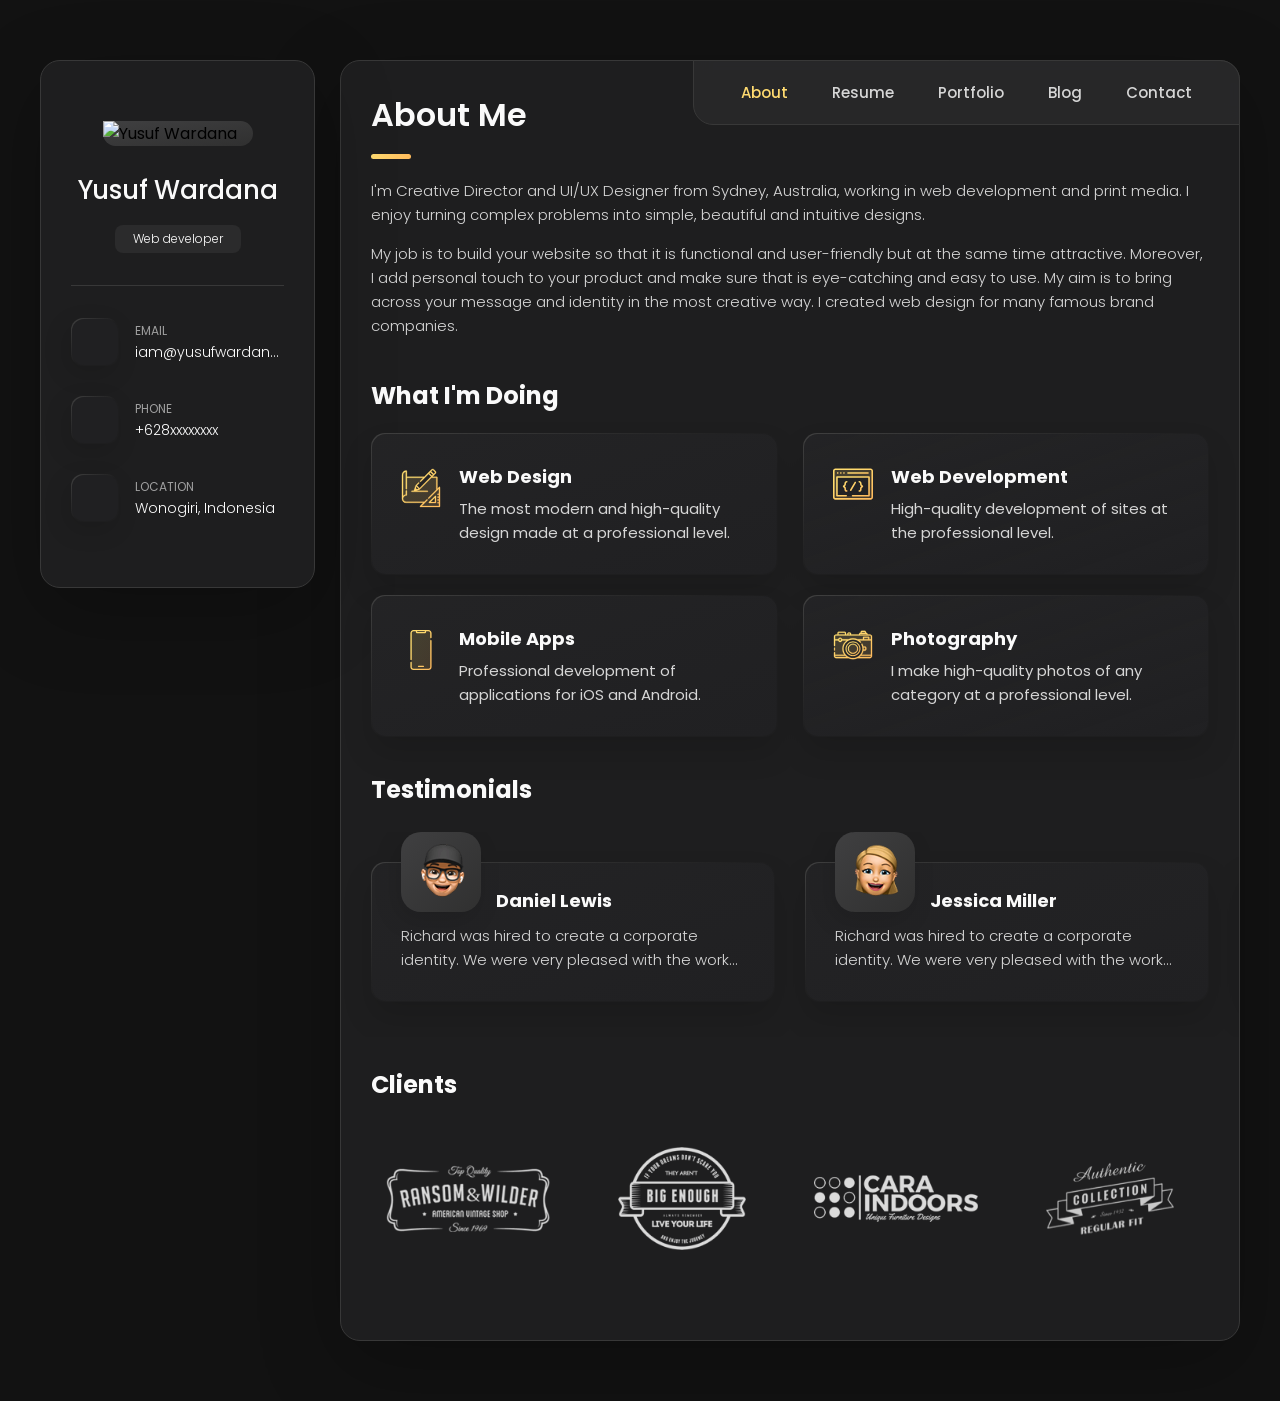
==== commit 848968e3: "1" ====
--- a/index.html
+++ b/index.html
@@ -74,7 +74,7 @@
             <div class="contact-info">
               <p class="contact-title">Email</p>
 
-              <a href="mailto:richard@example.com" class="contact-link">richard@example.com</a>
+              <a href="mailto:iam@yusufwardana.me" class="contact-link">iam@yusufwardana.me</a>
             </div>
 
           </li>
@@ -88,21 +88,7 @@
             <div class="contact-info">
               <p class="contact-title">Phone</p>
 
-              <a href="tel:+12133522795" class="contact-link">+1 (213) 352-2795</a>
-            </div>
-
-          </li>
-
-          <li class="contact-item">
-
-            <div class="icon-box">
-              <ion-icon name="calendar-outline"></ion-icon>
-            </div>
-
-            <div class="contact-info">
-              <p class="contact-title">Birthday</p>
-
-              <time datetime="1982-06-23">June 23, 1982</time>
+              <a href="tel:+628" class="contact-link">+628xxxxxxxx</a>
             </div>
 
           </li>
@@ -116,7 +102,7 @@
             <div class="contact-info">
               <p class="contact-title">Location</p>
 
-              <address>Sacramento, California, USA</address>
+              <address>Wonogiri, Indonesia</address>
             </div>
 
           </li>
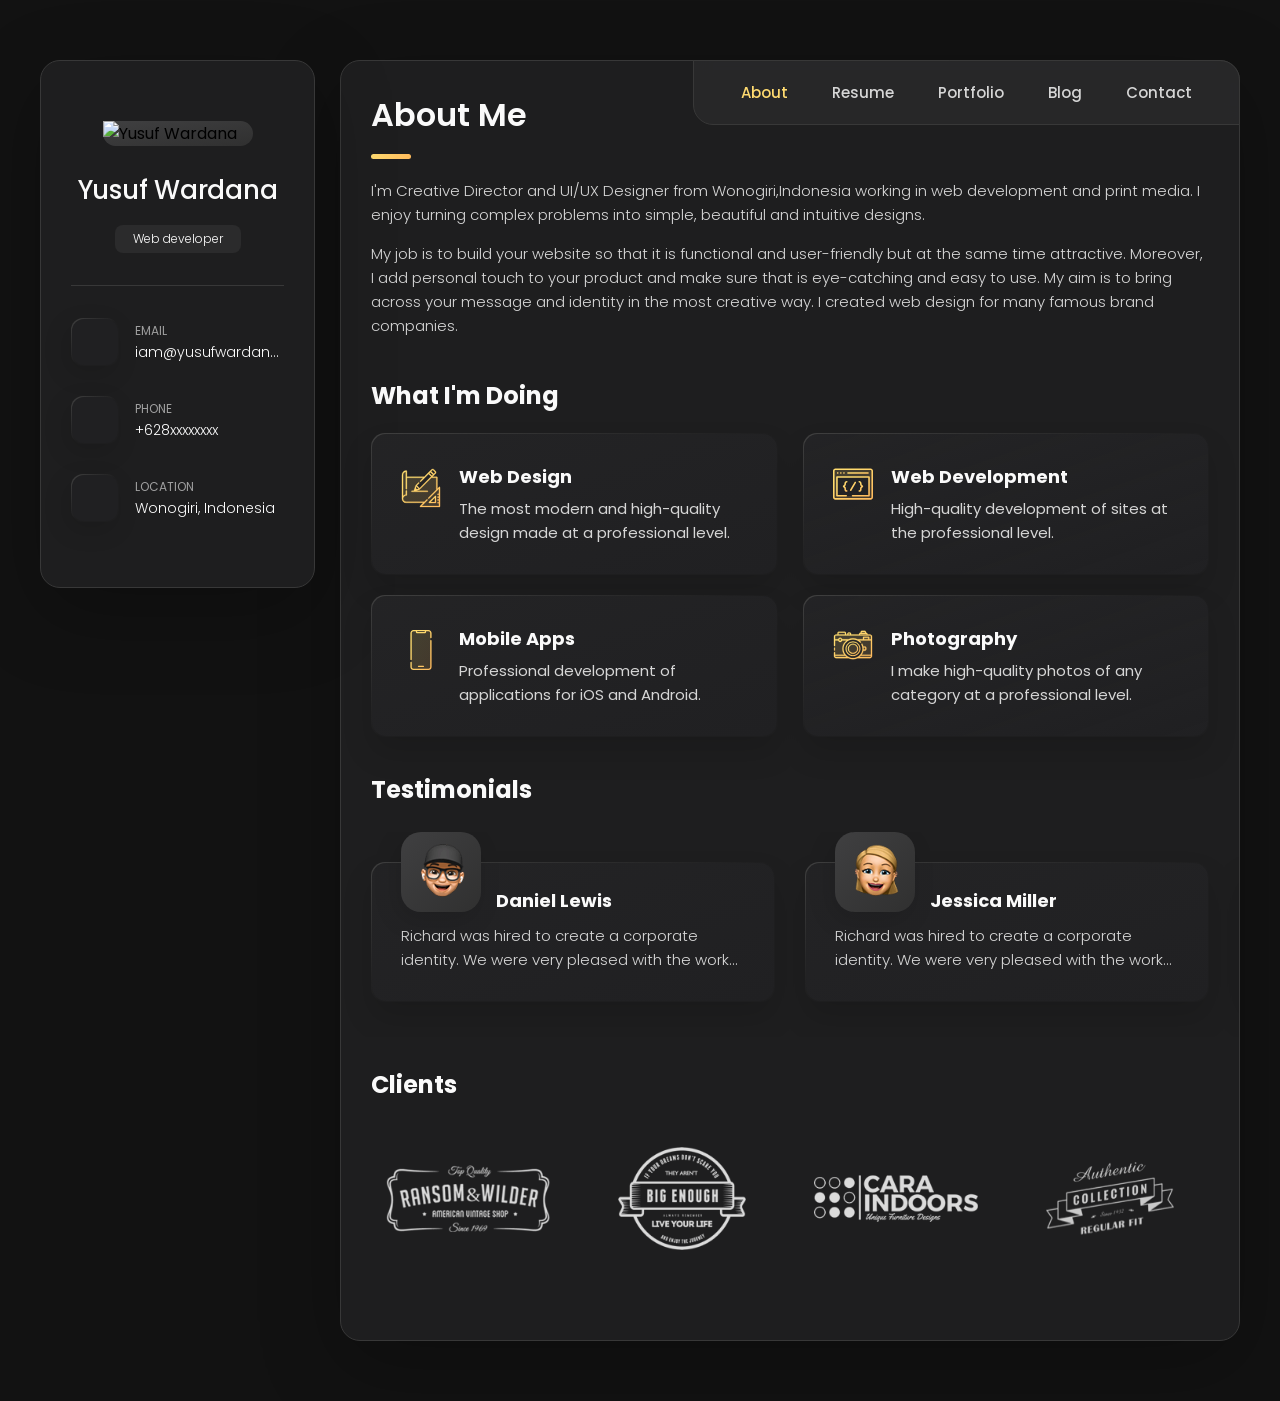
==== commit 106c192b: "1" ====
--- a/index.html
+++ b/index.html
@@ -195,7 +195,7 @@
 
         <section class="about-text">
           <p>
-            I'm Creative Director and UI/UX Designer from Sydney, Australia, working in web development and print media.
+            I'm Creative Director and UI/UX Designer from Wonogiri,Indonesia working in web development and print media.
             I enjoy
             turning complex problems into simple, beautiful and intuitive designs.
           </p>
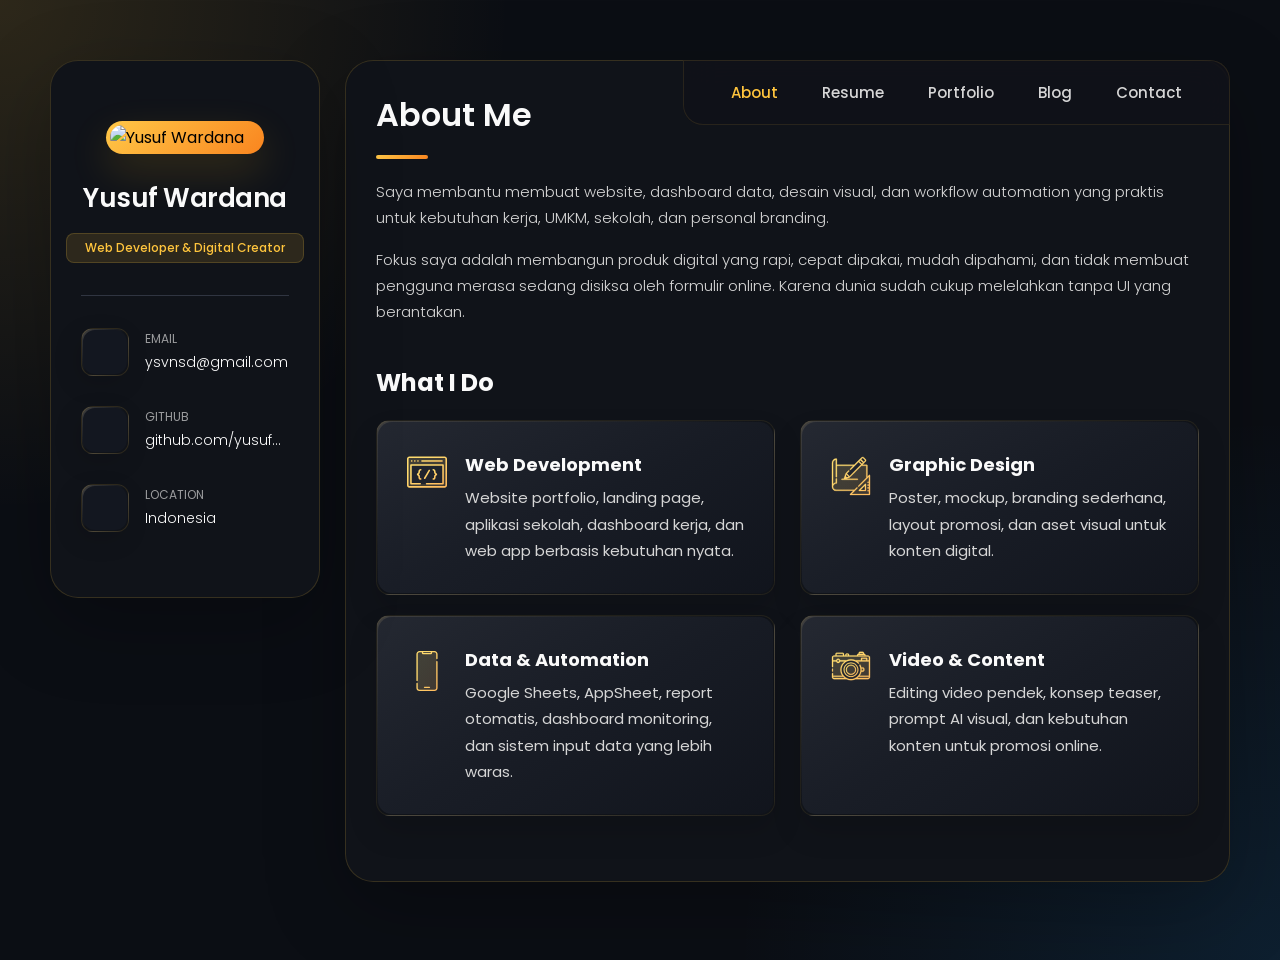
==== commit e3cd342e: "Refresh portfolio landing page design" ====
--- a/index.html
+++ b/index.html
@@ -1,1187 +1,243 @@
 <!DOCTYPE html>
-<html lang="en">
+<html lang="id">
 
 <head>
   <meta charset="UTF-8">
   <meta http-equiv="X-UA-Compatible" content="IE=edge">
   <meta name="viewport" content="width=device-width, initial-scale=1.0">
-  <title>Yusuf Wardana Home</title>
-
-  <!--
-    - favicon
-  -->
+  <meta name="description" content="Portfolio Yusuf Wardana: web developer, data processing, desain grafis, video editing, dan automation tools.">
+  <title>Yusuf Wardana | Web Developer & Digital Creator</title>
   <link rel="shortcut icon" href="./assets/images/logo.ico" type="image/x-icon">
-
-  <!--
-    - custom css link
-  -->
   <link rel="stylesheet" href="./assets/css/style.css">
-
-  <!--
-    - google font link
-  -->
+  <link rel="stylesheet" href="./assets/css/custom-modern.css">
   <link rel="preconnect" href="https://fonts.googleapis.com">
   <link rel="preconnect" href="https://fonts.gstatic.com" crossorigin>
-  <link href="https://fonts.googleapis.com/css2?family=Poppins:wght@300;400;500;600&display=swap" rel="stylesheet">
+  <link href="https://fonts.googleapis.com/css2?family=Poppins:wght@300;400;500;600;700&display=swap" rel="stylesheet">
 </head>
 
 <body>
-
-  <!--
-    - #MAIN
-  -->
-
   <main>
-
-    <!--
-      - #SIDEBAR
-    -->
-
     <aside class="sidebar" data-sidebar>
-
       <div class="sidebar-info">
-
         <figure class="avatar-box">
           <img src="https://avatars.githubusercontent.com/u/75882474?v=4" alt="Yusuf Wardana" width="80">
         </figure>
 
         <div class="info-content">
           <h1 class="name" title="Yusuf Wardana">Yusuf Wardana</h1>
-
-          <p class="title">Web developer</p>
+          <p class="title">Web Developer & Digital Creator</p>
         </div>
 
         <button class="info_more-btn" data-sidebar-btn>
-          <span>Show Contacts</span>
-
+          <span>Kontak</span>
           <ion-icon name="chevron-down"></ion-icon>
         </button>
-
       </div>
 
       <div class="sidebar-info_more">
-
         <div class="separator"></div>
-
         <ul class="contacts-list">
-
           <li class="contact-item">
-
-            <div class="icon-box">
-              <ion-icon name="mail-outline"></ion-icon>
-            </div>
-
+            <div class="icon-box"><ion-icon name="mail-outline"></ion-icon></div>
             <div class="contact-info">
               <p class="contact-title">Email</p>
-
-              <a href="mailto:iam@yusufwardana.me" class="contact-link">iam@yusufwardana.me</a>
-            </div>
-
+              <a href="mailto:ysvnsd@gmail.com" class="contact-link">ysvnsd@gmail.com</a>
+            </div>
           </li>
 
           <li class="contact-item">
-
-            <div class="icon-box">
-              <ion-icon name="phone-portrait-outline"></ion-icon>
-            </div>
-
+            <div class="icon-box"><ion-icon name="logo-github"></ion-icon></div>
             <div class="contact-info">
-              <p class="contact-title">Phone</p>
-
-              <a href="tel:+628" class="contact-link">+628xxxxxxxx</a>
-            </div>
-
+              <p class="contact-title">GitHub</p>
+              <a href="https://github.com/yusufwardana" class="contact-link" target="_blank" rel="noopener">github.com/yusufwardana</a>
+            </div>
           </li>
 
           <li class="contact-item">
-
-            <div class="icon-box">
-              <ion-icon name="location-outline"></ion-icon>
-            </div>
-
+            <div class="icon-box"><ion-icon name="location-outline"></ion-icon></div>
             <div class="contact-info">
               <p class="contact-title">Location</p>
-
-              <address>Wonogiri, Indonesia</address>
-            </div>
-
+              <address>Indonesia</address>
+            </div>
           </li>
-
         </ul>
 
         <div class="separator"></div>
-
         <ul class="social-list">
-
-          <li class="social-item">
-            <a href="#" class="social-link">
-              <ion-icon name="logo-facebook"></ion-icon>
-            </a>
-          </li>
-
-          <li class="social-item">
-            <a href="#" class="social-link">
-              <ion-icon name="logo-twitter"></ion-icon>
-            </a>
-          </li>
-
-          <li class="social-item">
-            <a href="#" class="social-link">
-              <ion-icon name="logo-instagram"></ion-icon>
-            </a>
-          </li>
-
+          <li class="social-item"><a href="https://github.com/yusufwardana" class="social-link" target="_blank" rel="noopener"><ion-icon name="logo-github"></ion-icon></a></li>
+          <li class="social-item"><a href="mailto:ysvnsd@gmail.com" class="social-link"><ion-icon name="mail-outline"></ion-icon></a></li>
+          <li class="social-item"><a href="https://github.com/yusufwardana/yusufwardana.github.io" class="social-link" target="_blank" rel="noopener"><ion-icon name="code-slash-outline"></ion-icon></a></li>
         </ul>
-
       </div>
-
     </aside>
 
-
-
-
-
-    <!--
-      - #main-content
-    -->
-
     <div class="main-content">
-
-      <!--
-        - #NAVBAR
-      -->
-
       <nav class="navbar">
-
         <ul class="navbar-list">
-
-          <li class="navbar-item">
-            <button class="navbar-link  active" data-nav-link>About</button>
-          </li>
-
-          <li class="navbar-item">
-            <button class="navbar-link" data-nav-link>Resume</button>
-          </li>
-
-          <li class="navbar-item">
-            <button class="navbar-link" data-nav-link>Portfolio</button>
-          </li>
-
-          <li class="navbar-item">
-            <button class="navbar-link" data-nav-link>Blog</button>
-          </li>
-
-          <li class="navbar-item">
-            <button class="navbar-link" data-nav-link>Contact</button>
-          </li>
-
+          <li class="navbar-item"><button class="navbar-link active" data-nav-link>About</button></li>
+          <li class="navbar-item"><button class="navbar-link" data-nav-link>Resume</button></li>
+          <li class="navbar-item"><button class="navbar-link" data-nav-link>Portfolio</button></li>
+          <li class="navbar-item"><button class="navbar-link" data-nav-link>Blog</button></li>
+          <li class="navbar-item"><button class="navbar-link" data-nav-link>Contact</button></li>
         </ul>
-
       </nav>
 
-
-
-
-
-      <!--
-        - #ABOUT
-      -->
-
-      <article class="about  active" data-page="about">
-
-        <header>
-          <h2 class="h2 article-title">About me</h2>
-        </header>
+      <article class="about active" data-page="about">
+        <header><h2 class="h2 article-title">About me</h2></header>
 
         <section class="about-text">
           <p>
-            I'm Creative Director and UI/UX Designer from Wonogiri,Indonesia working in web development and print media.
-            I enjoy
-            turning complex problems into simple, beautiful and intuitive designs.
+            Saya membantu membuat website, dashboard data, desain visual, dan workflow automation yang praktis untuk kebutuhan kerja, UMKM, sekolah, dan personal branding.
           </p>
-
           <p>
-            My job is to build your website so that it is functional and user-friendly but at the same time attractive.
-            Moreover, I
-            add personal touch to your product and make sure that is eye-catching and easy to use. My aim is to bring
-            across your
-            message and identity in the most creative way. I created web design for many famous brand companies.
+            Fokus saya adalah membangun produk digital yang rapi, cepat dipakai, mudah dipahami, dan tidak membuat pengguna merasa sedang disiksa oleh formulir online. Karena dunia sudah cukup melelahkan tanpa UI yang berantakan.
           </p>
         </section>
 
-
-        <!--
-          - service
-        -->
-
         <section class="service">
-
-          <h3 class="h3 service-title">What i'm doing</h3>
-
+          <h3 class="h3 service-title">What I do</h3>
           <ul class="service-list">
-
-            <li class="service-item">
-
-              <div class="service-icon-box">
-                <img src="./assets/images/icon-design.svg
-                " alt="design icon" width="40">
-              </div>
-
-              <div class="service-content-box">
-                <h4 class="h4 service-item-title">Web design</h4>
-
-                <p class="service-item-text">
-                  The most modern and high-quality design made at a professional level.
-                </p>
-              </div>
-
-            </li>
-
-            <li class="service-item">
-
-              <div class="service-icon-box">
-                <img src="./assets/images/icon-dev.svg" alt="Web development icon" width="40">
-              </div>
-
-              <div class="service-content-box">
-                <h4 class="h4 service-item-title">Web development</h4>
-
-                <p class="service-item-text">
-                  High-quality development of sites at the professional level.
-                </p>
-              </div>
-
-            </li>
-
-            <li class="service-item">
-
-              <div class="service-icon-box">
-                <img src="./assets/images/icon-app.svg" alt="mobile app icon" width="40">
-              </div>
-
-              <div class="service-content-box">
-                <h4 class="h4 service-item-title">Mobile apps</h4>
-
-                <p class="service-item-text">
-                  Professional development of applications for iOS and Android.
-                </p>
-              </div>
-
-            </li>
-
-            <li class="service-item">
-
-              <div class="service-icon-box">
-                <img src="./assets/images/icon-photo.svg" alt="camera icon" width="40">
-              </div>
-
-              <div class="service-content-box">
-                <h4 class="h4 service-item-title">Photography</h4>
-
-                <p class="service-item-text">
-                  I make high-quality photos of any category at a professional level.
-                </p>
-              </div>
-
-            </li>
-
-          </ul>
-
-        </section>
-
-
-        <!--
-          - testimonials
-        -->
-
-        <section class="testimonials">
-
-          <h3 class="h3 testimonials-title">Testimonials</h3>
-
-          <ul class="testimonials-list has-scrollbar">
-
-            <li class="testimonials-item">
-              <div class="content-card" data-testimonials-item>
-
-                <figure class="testimonials-avatar-box">
-                  <img src="./assets/images/avatar-1.png" alt="Daniel lewis" width="60" data-testimonials-avatar>
-                </figure>
-
-                <h4 class="h4 testimonials-item-title" data-testimonials-title>Daniel lewis</h4>
-
-                <div class="testimonials-text" data-testimonials-text>
-                  <p>
-                    Richard was hired to create a corporate identity. We were very pleased with the work done. She has a
-                    lot of experience
-                    and is very concerned about the needs of client. Lorem ipsum dolor sit amet, ullamcous cididt
-                    consectetur adipiscing
-                    elit, seds do et eiusmod tempor incididunt ut laborels dolore magnarels alia.
-                  </p>
-                </div>
-
-              </div>
-            </li>
-
-            <li class="testimonials-item">
-              <div class="content-card" data-testimonials-item>
-
-                <figure class="testimonials-avatar-box">
-                  <img src="./assets/images/avatar-2.png" alt="Jessica miller" width="60" data-testimonials-avatar>
-                </figure>
-
-                <h4 class="h4 testimonials-item-title" data-testimonials-title>Jessica miller</h4>
-
-                <div class="testimonials-text" data-testimonials-text>
-                  <p>
-                    Richard was hired to create a corporate identity. We were very pleased with the work done. She has a
-                    lot of experience
-                    and is very concerned about the needs of client. Lorem ipsum dolor sit amet, ullamcous cididt
-                    consectetur adipiscing
-                    elit, seds do et eiusmod tempor incididunt ut laborels dolore magnarels alia.
-                  </p>
-                </div>
-
-              </div>
-            </li>
-
-            <li class="testimonials-item">
-              <div class="content-card" data-testimonials-item>
-
-                <figure class="testimonials-avatar-box">
-                  <img src="./assets/images/avatar-3.png" alt="Emily evans" width="60" data-testimonials-avatar>
-                </figure>
-
-                <h4 class="h4 testimonials-item-title" data-testimonials-title>Emily evans</h4>
-
-                <div class="testimonials-text" data-testimonials-text>
-                  <p>
-                    Richard was hired to create a corporate identity. We were very pleased with the work done. She has a
-                    lot of experience
-                    and is very concerned about the needs of client. Lorem ipsum dolor sit amet, ullamcous cididt
-                    consectetur adipiscing
-                    elit, seds do et eiusmod tempor incididunt ut laborels dolore magnarels alia.
-                  </p>
-                </div>
-
-              </div>
-            </li>
-
-            <li class="testimonials-item">
-              <div class="content-card" data-testimonials-item>
-
-                <figure class="testimonials-avatar-box">
-                  <img src="./assets/images/avatar-4.png" alt="Henry william" width="60" data-testimonials-avatar>
-                </figure>
-
-                <h4 class="h4 testimonials-item-title" data-testimonials-title>Henry william</h4>
-
-                <div class="testimonials-text" data-testimonials-text>
-                  <p>
-                    Richard was hired to create a corporate identity. We were very pleased with the work done. She has a
-                    lot of experience
-                    and is very concerned about the needs of client. Lorem ipsum dolor sit amet, ullamcous cididt
-                    consectetur adipiscing
-                    elit, seds do et eiusmod tempor incididunt ut laborels dolore magnarels alia.
-                  </p>
-                </div>
-
-              </div>
-            </li>
-
-          </ul>
-
-        </section>
-
-
-        <!--
-          - testimonials modal
-        -->
-
-        <div class="modal-container" data-modal-container>
-
-          <div class="overlay" data-overlay></div>
-
-          <section class="testimonials-modal">
-
-            <button class="modal-close-btn" data-modal-close-btn>
-              <ion-icon name="close-outline"></ion-icon>
-            </button>
-
-            <div class="modal-img-wrapper">
-              <figure class="modal-avatar-box">
-                <img src="./assets/images/avatar-1.png" alt="Daniel lewis" width="80" data-modal-img>
-              </figure>
-
-              <img src="./assets/images/icon-quote.svg" alt="quote icon">
-            </div>
-
-            <div class="modal-content">
-
-              <h4 class="h3 modal-title" data-modal-title>Daniel lewis</h4>
-
-              <time datetime="2021-06-14">14 June, 2021</time>
-
-              <div data-modal-text>
-                <p>
-                  Richard was hired to create a corporate identity. We were very pleased with the work done. She has a
-                  lot of experience
-                  and is very concerned about the needs of client. Lorem ipsum dolor sit amet, ullamcous cididt
-                  consectetur adipiscing
-                  elit, seds do et eiusmod tempor incididunt ut laborels dolore magnarels alia.
-                </p>
-              </div>
-
-            </div>
-
-          </section>
-
-        </div>
-
-
-        <!--
-          - clients
-        -->
-
-        <section class="clients">
-
-          <h3 class="h3 clients-title">Clients</h3>
-
-          <ul class="clients-list has-scrollbar">
-
-            <li class="clients-item">
-              <a href="#">
-                <img src="./assets/images/logo-1-color.png" alt="client logo">
-              </a>
-            </li>
-
-            <li class="clients-item">
-              <a href="#">
-                <img src="./assets/images/logo-2-color.png" alt="client logo">
-              </a>
-            </li>
-
-            <li class="clients-item">
-              <a href="#">
-                <img src="./assets/images/logo-3-color.png" alt="client logo">
-              </a>
-            </li>
-
-            <li class="clients-item">
-              <a href="#">
-                <img src="./assets/images/logo-4-color.png" alt="client logo">
-              </a>
-            </li>
-
-            <li class="clients-item">
-              <a href="#">
-                <img src="./assets/images/logo-5-color.png" alt="client logo">
-              </a>
-            </li>
-
-            <li class="clients-item">
-              <a href="#">
-                <img src="./assets/images/logo-6-color.png" alt="client logo">
-              </a>
-            </li>
-
-          </ul>
-
-        </section>
-
-      </article>
-
-
-
-
-
-      <!--
-        - #RESUME
-      -->
+            <li class="service-item">
+              <div class="service-icon-box"><img src="./assets/images/icon-dev.svg" alt="Web development icon" width="40"></div>
+              <div class="service-content-box">
+                <h4 class="h4 service-item-title">Web Development</h4>
+                <p class="service-item-text">Website portfolio, landing page, aplikasi sekolah, dashboard kerja, dan web app berbasis kebutuhan nyata.</p>
+              </div>
+            </li>
+
+            <li class="service-item">
+              <div class="service-icon-box"><img src="./assets/images/icon-design.svg" alt="Design icon" width="40"></div>
+              <div class="service-content-box">
+                <h4 class="h4 service-item-title">Graphic Design</h4>
+                <p class="service-item-text">Poster, mockup, branding sederhana, layout promosi, dan aset visual untuk konten digital.</p>
+              </div>
+            </li>
+
+            <li class="service-item">
+              <div class="service-icon-box"><img src="./assets/images/icon-app.svg" alt="Automation icon" width="40"></div>
+              <div class="service-content-box">
+                <h4 class="h4 service-item-title">Data & Automation</h4>
+                <p class="service-item-text">Google Sheets, AppSheet, report otomatis, dashboard monitoring, dan sistem input data yang lebih waras.</p>
+              </div>
+            </li>
+
+            <li class="service-item">
+              <div class="service-icon-box"><img src="./assets/images/icon-photo.svg" alt="Video editing icon" width="40"></div>
+              <div class="service-content-box">
+                <h4 class="h4 service-item-title">Video & Content</h4>
+                <p class="service-item-text">Editing video pendek, konsep teaser, prompt AI visual, dan kebutuhan konten untuk promosi online.</p>
+              </div>
+            </li>
+          </ul>
+        </section>
+      </article>
 
       <article class="resume" data-page="resume">
-
-        <header>
-          <h2 class="h2 article-title">Resume</h2>
-        </header>
+        <header><h2 class="h2 article-title">Resume</h2></header>
 
         <section class="timeline">
-
           <div class="title-wrapper">
-            <div class="icon-box">
-              <ion-icon name="book-outline"></ion-icon>
-            </div>
-
-            <h3 class="h3">Education</h3>
-          </div>
-
-          <ol class="timeline-list">
-
-            <li class="timeline-item">
-
-              <h4 class="h4 timeline-item-title">University school of the arts</h4>
-
-              <span>2007 — 2008</span>
-
-              <p class="timeline-text">
-                Nemo enims ipsam voluptatem, blanditiis praesentium voluptum delenit atque corrupti, quos dolores et
-                quas molestias
-                exceptur.
-              </p>
-
-            </li>
-
-            <li class="timeline-item">
-
-              <h4 class="h4 timeline-item-title">New york academy of art</h4>
-
-              <span>2006 — 2007</span>
-
-              <p class="timeline-text">
-                Ratione voluptatem sequi nesciunt, facere quisquams facere menda ossimus, omnis voluptas assumenda est
-                omnis..
-              </p>
-
-            </li>
-
-            <li class="timeline-item">
-
-              <h4 class="h4 timeline-item-title">High school of art and design</h4>
-
-              <span>2002 — 2004</span>
-
-              <p class="timeline-text">
-                Duis aute irure dolor in reprehenderit in voluptate, quila voluptas mag odit aut fugit, sed consequuntur
-                magni dolores
-                eos.
-              </p>
-
-            </li>
-
-          </ol>
-
-        </section>
-
-        <section class="timeline">
-
-          <div class="title-wrapper">
-            <div class="icon-box">
-              <ion-icon name="book-outline"></ion-icon>
-            </div>
-
+            <div class="icon-box"><ion-icon name="briefcase-outline"></ion-icon></div>
             <h3 class="h3">Experience</h3>
           </div>
-
           <ol class="timeline-list">
-
             <li class="timeline-item">
-
-              <h4 class="h4 timeline-item-title">Creative director</h4>
-
-              <span>2015 — Present</span>
-
-              <p class="timeline-text">
-                Nemo enim ipsam voluptatem blanditiis praesentium voluptum delenit atque corrupti, quos dolores et qvuas
-                molestias
-                exceptur.
-              </p>
-
-            </li>
-
+              <h4 class="h4 timeline-item-title">Digital Operations & Automation</h4>
+              <span>2024 — Present</span>
+              <p class="timeline-text">Membangun format laporan, dashboard, sistem input, dan otomasi sederhana untuk mempercepat pekerjaan operasional harian.</p>
+            </li>
             <li class="timeline-item">
-
-              <h4 class="h4 timeline-item-title">Art director</h4>
-
-              <span>2013 — 2015</span>
-
-              <p class="timeline-text">
-                Nemo enims ipsam voluptatem, blanditiis praesentium voluptum delenit atque corrupti, quos dolores et
-                quas molestias
-                exceptur.
-              </p>
-
-            </li>
-
+              <h4 class="h4 timeline-item-title">Web Developer & Creator</h4>
+              <span>2023 — Present</span>
+              <p class="timeline-text">Mengerjakan website statis, landing page, aplikasi web ringan, desain poster, mockup, dan konsep konten digital.</p>
+            </li>
             <li class="timeline-item">
-
-              <h4 class="h4 timeline-item-title">Web designer</h4>
-
-              <span>2010 — 2013</span>
-
-              <p class="timeline-text">
-                Nemo enims ipsam voluptatem, blanditiis praesentium voluptum delenit atque corrupti, quos dolores et
-                quas molestias
-                exceptur.
-              </p>
-
-            </li>
-
+              <h4 class="h4 timeline-item-title">Data Processing</h4>
+              <span>2020 — Present</span>
+              <p class="timeline-text">Mengolah data operasional, membuat rekap Excel/Sheets, formula, pivot, dan visual ringkas agar keputusan tidak hanya berdasarkan firasat.</p>
+            </li>
           </ol>
-
         </section>
 
         <section class="skill">
-
           <h3 class="h3 skills-title">My skills</h3>
-
           <ul class="skills-list content-card">
-
-            <li class="skills-item">
-
-              <div class="title-wrapper">
-                <h5 class="h5">Web design</h5>
-                <data value="80">80%</data>
-              </div>
-
-              <div class="skill-progress-bg">
-                <div class="skill-progress-fill" style="width: 80%;"></div>
-              </div>
-
-            </li>
-
-            <li class="skills-item">
-
-              <div class="title-wrapper">
-                <h5 class="h5">Graphic design</h5>
-                <data value="70">70%</data>
-              </div>
-
-              <div class="skill-progress-bg">
-                <div class="skill-progress-fill" style="width: 70%;"></div>
-              </div>
-
-            </li>
-
-            <li class="skills-item">
-
-              <div class="title-wrapper">
-                <h5 class="h5">Branding</h5>
-                <data value="90">90%</data>
-              </div>
-
-              <div class="skill-progress-bg">
-                <div class="skill-progress-fill" style="width: 90%;"></div>
-              </div>
-
-            </li>
-
-            <li class="skills-item">
-
-              <div class="title-wrapper">
-                <h5 class="h5">WordPress</h5>
-                <data value="50">50%</data>
-              </div>
-
-              <div class="skill-progress-bg">
-                <div class="skill-progress-fill" style="width: 50%;"></div>
-              </div>
-
-            </li>
-
-          </ul>
-
-        </section>
-
-      </article>
-
-
-
-
-
-      <!--
-        - #PORTFOLIO
-      -->
+            <li class="skills-item"><div class="title-wrapper"><h5 class="h5">Web Development</h5><data value="85">85%</data></div><div class="skill-progress-bg"><div class="skill-progress-fill" style="width: 85%;"></div></div></li>
+            <li class="skills-item"><div class="title-wrapper"><h5 class="h5">Data Processing</h5><data value="88">88%</data></div><div class="skill-progress-bg"><div class="skill-progress-fill" style="width: 88%;"></div></div></li>
+            <li class="skills-item"><div class="title-wrapper"><h5 class="h5">Graphic Design</h5><data value="82">82%</data></div><div class="skill-progress-bg"><div class="skill-progress-fill" style="width: 82%;"></div></div></li>
+            <li class="skills-item"><div class="title-wrapper"><h5 class="h5">Video Editing</h5><data value="78">78%</data></div><div class="skill-progress-bg"><div class="skill-progress-fill" style="width: 78%;"></div></div></li>
+          </ul>
+        </section>
+      </article>
 
       <article class="portfolio" data-page="portfolio">
-
-        <header>
-          <h2 class="h2 article-title">Portfolio</h2>
-        </header>
-
+        <header><h2 class="h2 article-title">Portfolio</h2></header>
         <section class="projects">
-
           <ul class="filter-list">
-
-            <li class="filter-item">
-              <button class="active" data-filter-btn>All</button>
-            </li>
-
-            <li class="filter-item">
-              <button data-filter-btn>Web design</button>
-            </li>
-
-            <li class="filter-item">
-              <button data-filter-btn>Applications</button>
-            </li>
-
-            <li class="filter-item">
-              <button data-filter-btn>Web development</button>
-            </li>
-
+            <li class="filter-item"><button class="active" data-filter-btn>All</button></li>
+            <li class="filter-item"><button data-filter-btn>Web development</button></li>
+            <li class="filter-item"><button data-filter-btn>Applications</button></li>
+            <li class="filter-item"><button data-filter-btn>Web design</button></li>
           </ul>
 
           <div class="filter-select-box">
-
             <button class="filter-select" data-select>
-
-              <div class="select-value" data-selecct-value>Select category</div>
-
-              <div class="select-icon">
-                <ion-icon name="chevron-down"></ion-icon>
-              </div>
-
+              <div class="select-value" data-select-value>Select category</div>
+              <div class="select-icon"><ion-icon name="chevron-down"></ion-icon></div>
             </button>
-
             <ul class="select-list">
-
-              <li class="select-item">
-                <button data-select-item>All</button>
-              </li>
-
-              <li class="select-item">
-                <button data-select-item>Web design</button>
-              </li>
-
-              <li class="select-item">
-                <button data-select-item>Applications</button>
-              </li>
-
-              <li class="select-item">
-                <button data-select-item>Web development</button>
-              </li>
-
+              <li class="select-item"><button data-select-item>All</button></li>
+              <li class="select-item"><button data-select-item>Web development</button></li>
+              <li class="select-item"><button data-select-item>Applications</button></li>
+              <li class="select-item"><button data-select-item>Web design</button></li>
             </ul>
-
           </div>
 
           <ul class="project-list">
-
-            <li class="project-item  active" data-filter-item data-category="web development">
-              <a href="#">
-
-                <figure class="project-img">
-                  <div class="project-item-icon-box">
-                    <ion-icon name="eye-outline"></ion-icon>
-                  </div>
-
-                  <img src="./assets/images/project-1.jpg" alt="finance" loading="lazy">
-                </figure>
-
-                <h3 class="project-title">Finance</h3>
-
-                <p class="project-category">Web development</p>
-
-              </a>
-            </li>
-
-            <li class="project-item  active" data-filter-item data-category="web development">
-              <a href="#">
-
-                <figure class="project-img">
-                  <div class="project-item-icon-box">
-                    <ion-icon name="eye-outline"></ion-icon>
-                  </div>
-
-                  <img src="./assets/images/project-2.png" alt="orizon" loading="lazy">
-                </figure>
-
-                <h3 class="project-title">Orizon</h3>
-
-                <p class="project-category">Web development</p>
-
-              </a>
-            </li>
-
-            <li class="project-item  active" data-filter-item data-category="web design">
-              <a href="#">
-
-                <figure class="project-img">
-                  <div class="project-item-icon-box">
-                    <ion-icon name="eye-outline"></ion-icon>
-                  </div>
-
-                  <img src="./assets/images/project-3.jpg" alt="fundo" loading="lazy">
-                </figure>
-
-                <h3 class="project-title">Fundo</h3>
-
-                <p class="project-category">Web design</p>
-
-              </a>
-            </li>
-
-            <li class="project-item  active" data-filter-item data-category="applications">
-              <a href="#">
-
-                <figure class="project-img">
-                  <div class="project-item-icon-box">
-                    <ion-icon name="eye-outline"></ion-icon>
-                  </div>
-
-                  <img src="./assets/images/project-4.png" alt="brawlhalla" loading="lazy">
-                </figure>
-
-                <h3 class="project-title">Brawlhalla</h3>
-
-                <p class="project-category">Applications</p>
-
-              </a>
-            </li>
-
-            <li class="project-item  active" data-filter-item data-category="web design">
-              <a href="#">
-
-                <figure class="project-img">
-                  <div class="project-item-icon-box">
-                    <ion-icon name="eye-outline"></ion-icon>
-                  </div>
-
-                  <img src="./assets/images/project-5.png" alt="dsm." loading="lazy">
-                </figure>
-
-                <h3 class="project-title">DSM.</h3>
-
-                <p class="project-category">Web design</p>
-
-              </a>
-            </li>
-
-            <li class="project-item  active" data-filter-item data-category="web design">
-              <a href="#">
-
-                <figure class="project-img">
-                  <div class="project-item-icon-box">
-                    <ion-icon name="eye-outline"></ion-icon>
-                  </div>
-
-                  <img src="./assets/images/project-6.png" alt="metaspark" loading="lazy">
-                </figure>
-
-                <h3 class="project-title">MetaSpark</h3>
-
-                <p class="project-category">Web design</p>
-
-              </a>
-            </li>
-
-            <li class="project-item  active" data-filter-item data-category="web development">
-              <a href="#">
-
-                <figure class="project-img">
-                  <div class="project-item-icon-box">
-                    <ion-icon name="eye-outline"></ion-icon>
-                  </div>
-
-                  <img src="./assets/images/project-7.png" alt="summary" loading="lazy">
-                </figure>
-
-                <h3 class="project-title">Summary</h3>
-
-                <p class="project-category">Web development</p>
-
-              </a>
-            </li>
-
-            <li class="project-item  active" data-filter-item data-category="applications">
-              <a href="#">
-
-                <figure class="project-img">
-                  <div class="project-item-icon-box">
-                    <ion-icon name="eye-outline"></ion-icon>
-                  </div>
-
-                  <img src="./assets/images/project-8.jpg" alt="task manager" loading="lazy">
-                </figure>
-
-                <h3 class="project-title">Task Manager</h3>
-
-                <p class="project-category">Applications</p>
-
-              </a>
-            </li>
-
-            <li class="project-item  active" data-filter-item data-category="web development">
-              <a href="#">
-
-                <figure class="project-img">
-                  <div class="project-item-icon-box">
-                    <ion-icon name="eye-outline"></ion-icon>
-                  </div>
-
-                  <img src="./assets/images/project-9.png" alt="arrival" loading="lazy">
-                </figure>
-
-                <h3 class="project-title">Arrival</h3>
-
-                <p class="project-category">Web development</p>
-
-              </a>
-            </li>
-
-          </ul>
-
-        </section>
-
-      </article>
-
-
-
-
-
-      <!--
-        - #BLOG
-      -->
+            <li class="project-item active" data-filter-item data-category="web development"><a href="https://github.com/yusufwardana/Jateng7Apps" target="_blank" rel="noopener"><figure class="project-img"><div class="project-item-icon-box"><ion-icon name="eye-outline"></ion-icon></div><img src="./assets/images/project-1.jpg" alt="Jateng7Apps" loading="lazy"></figure><h3 class="project-title">Jateng7Apps</h3><p class="project-category">Web development</p></a></li>
+            <li class="project-item active" data-filter-item data-category="applications"><a href="https://github.com/yusufwardana/appsheet-iframe-magic" target="_blank" rel="noopener"><figure class="project-img"><div class="project-item-icon-box"><ion-icon name="eye-outline"></ion-icon></div><img src="./assets/images/project-4.png" alt="AppSheet iframe magic" loading="lazy"></figure><h3 class="project-title">AppSheet Iframe Magic</h3><p class="project-category">Applications</p></a></li>
+            <li class="project-item active" data-filter-item data-category="web development"><a href="https://github.com/yusufwardana/aiprompt" target="_blank" rel="noopener"><figure class="project-img"><div class="project-item-icon-box"><ion-icon name="eye-outline"></ion-icon></div><img src="./assets/images/project-2.png" alt="AI Prompt" loading="lazy"></figure><h3 class="project-title">AI Prompt Library</h3><p class="project-category">Web development</p></a></li>
+            <li class="project-item active" data-filter-item data-category="web design"><a href="https://github.com/yusufwardana/fashionmockup" target="_blank" rel="noopener"><figure class="project-img"><div class="project-item-icon-box"><ion-icon name="eye-outline"></ion-icon></div><img src="./assets/images/project-5.png" alt="Fashion Mockup" loading="lazy"></figure><h3 class="project-title">Fashion Mockup</h3><p class="project-category">Web design</p></a></li>
+            <li class="project-item active" data-filter-item data-category="web development"><a href="https://github.com/yusufwardana/blog-starter-kit" target="_blank" rel="noopener"><figure class="project-img"><div class="project-item-icon-box"><ion-icon name="eye-outline"></ion-icon></div><img src="./assets/images/project-7.png" alt="Blog Starter Kit" loading="lazy"></figure><h3 class="project-title">Blog Starter Kit</h3><p class="project-category">Web development</p></a></li>
+            <li class="project-item active" data-filter-item data-category="applications"><a href="https://github.com/yusufwardana/Simple-WebView-App" target="_blank" rel="noopener"><figure class="project-img"><div class="project-item-icon-box"><ion-icon name="eye-outline"></ion-icon></div><img src="./assets/images/project-8.jpg" alt="Simple WebView App" loading="lazy"></figure><h3 class="project-title">Simple WebView App</h3><p class="project-category">Applications</p></a></li>
+          </ul>
+        </section>
+      </article>
 
       <article class="blog" data-page="blog">
-
-        <header>
-          <h2 class="h2 article-title">Blog</h2>
-        </header>
-
+        <header><h2 class="h2 article-title">Blog</h2></header>
         <section class="blog-posts">
-
           <ul class="blog-posts-list">
-
-            <li class="blog-post-item">
-              <a href="#">
-
-                <figure class="blog-banner-box">
-                  <img src="./assets/images/blog-1.jpg" alt="Design conferences in 2022" loading="lazy">
-                </figure>
-
-                <div class="blog-content">
-
-                  <div class="blog-meta">
-                    <p class="blog-category">Design</p>
-
-                    <span class="dot"></span>
-
-                    <time datetime="2022-02-23">Fab 23, 2022</time>
-                  </div>
-
-                  <h3 class="h3 blog-item-title">Design conferences in 2022</h3>
-
-                  <p class="blog-text">
-                    Veritatis et quasi architecto beatae vitae dicta sunt, explicabo.
-                  </p>
-
-                </div>
-
-              </a>
-            </li>
-
-            <li class="blog-post-item">
-              <a href="#">
-
-                <figure class="blog-banner-box">
-                  <img src="./assets/images/blog-2.jpg" alt="Best fonts every designer" loading="lazy">
-                </figure>
-
-                <div class="blog-content">
-
-                  <div class="blog-meta">
-                    <p class="blog-category">Design</p>
-
-                    <span class="dot"></span>
-
-                    <time datetime="2022-02-23">Fab 23, 2022</time>
-                  </div>
-
-                  <h3 class="h3 blog-item-title">Best fonts every designer</h3>
-
-                  <p class="blog-text">
-                    Sed ut perspiciatis, nam libero tempore, cum soluta nobis est eligendi.
-                  </p>
-
-                </div>
-
-              </a>
-            </li>
-
-            <li class="blog-post-item">
-              <a href="#">
-
-                <figure class="blog-banner-box">
-                  <img src="./assets/images/blog-3.jpg" alt="Design digest #80" loading="lazy">
-                </figure>
-
-                <div class="blog-content">
-
-                  <div class="blog-meta">
-                    <p class="blog-category">Design</p>
-
-                    <span class="dot"></span>
-
-                    <time datetime="2022-02-23">Fab 23, 2022</time>
-                  </div>
-
-                  <h3 class="h3 blog-item-title">Design digest #80</h3>
-
-                  <p class="blog-text">
-                    Excepteur sint occaecat cupidatat no proident, quis nostrum exercitationem ullam corporis suscipit.
-                  </p>
-
-                </div>
-
-              </a>
-            </li>
-
-            <li class="blog-post-item">
-              <a href="#">
-
-                <figure class="blog-banner-box">
-                  <img src="./assets/images/blog-4.jpg" alt="UI interactions of the week" loading="lazy">
-                </figure>
-
-                <div class="blog-content">
-
-                  <div class="blog-meta">
-                    <p class="blog-category">Design</p>
-
-                    <span class="dot"></span>
-
-                    <time datetime="2022-02-23">Fab 23, 2022</time>
-                  </div>
-
-                  <h3 class="h3 blog-item-title">UI interactions of the week</h3>
-
-                  <p class="blog-text">
-                    Enim ad minim veniam, consectetur adipiscing elit, quis nostrud exercitation ullamco laboris nisi.
-                  </p>
-
-                </div>
-
-              </a>
-            </li>
-
-            <li class="blog-post-item">
-              <a href="#">
-
-                <figure class="blog-banner-box">
-                  <img src="./assets/images/blog-5.jpg" alt="The forgotten art of spacing" loading="lazy">
-                </figure>
-
-                <div class="blog-content">
-
-                  <div class="blog-meta">
-                    <p class="blog-category">Design</p>
-
-                    <span class="dot"></span>
-
-                    <time datetime="2022-02-23">Fab 23, 2022</time>
-                  </div>
-
-                  <h3 class="h3 blog-item-title">The forgotten art of spacing</h3>
-
-                  <p class="blog-text">
-                    Maxime placeat, sed do eiusmod tempor incididunt ut labore et dolore magna aliqua.
-                  </p>
-
-                </div>
-
-              </a>
-            </li>
-
-            <li class="blog-post-item">
-              <a href="#">
-
-                <figure class="blog-banner-box">
-                  <img src="./assets/images/blog-6.jpg" alt="Design digest #79" loading="lazy">
-                </figure>
-
-                <div class="blog-content">
-
-                  <div class="blog-meta">
-                    <p class="blog-category">Design</p>
-
-                    <span class="dot"></span>
-
-                    <time datetime="2022-02-23">Fab 23, 2022</time>
-                  </div>
-
-                  <h3 class="h3 blog-item-title">Design digest #79</h3>
-
-                  <p class="blog-text">
-                    Optio cumque nihil impedit uo minus quod maxime placeat, velit esse cillum.
-                  </p>
-
-                </div>
-
-              </a>
-            </li>
-
-          </ul>
-
-        </section>
-
-      </article>
-
-
-
-
-
-      <!--
-        - #CONTACT
-      -->
+            <li class="blog-post-item"><a href="#"><figure class="blog-banner-box"><img src="./assets/images/blog-1.jpg" alt="Workflow automation" loading="lazy"></figure><div class="blog-content"><div class="blog-meta"><p class="blog-category">Automation</p><span class="dot"></span><time datetime="2026-05-30">May 30, 2026</time></div><h3 class="h3 blog-item-title">Membuat laporan kerja lebih otomatis</h3><p class="blog-text">Catatan singkat tentang Google Sheets, AppSheet, dashboard, dan otomasi kerja harian.</p></div></a></li>
+            <li class="blog-post-item"><a href="#"><figure class="blog-banner-box"><img src="./assets/images/blog-2.jpg" alt="Web portfolio" loading="lazy"></figure><div class="blog-content"><div class="blog-meta"><p class="blog-category">Web</p><span class="dot"></span><time datetime="2026-05-30">May 30, 2026</time></div><h3 class="h3 blog-item-title">Portfolio yang langsung menjual skill</h3><p class="blog-text">Struktur sederhana untuk menampilkan layanan, project, dan kontak dengan jelas.</p></div></a></li>
+            <li class="blog-post-item"><a href="#"><figure class="blog-banner-box"><img src="./assets/images/blog-3.jpg" alt="AI content" loading="lazy"></figure><div class="blog-content"><div class="blog-meta"><p class="blog-category">AI</p><span class="dot"></span><time datetime="2026-05-30">May 30, 2026</time></div><h3 class="h3 blog-item-title">Prompt AI untuk produksi konten</h3><p class="blog-text">Cara menyusun prompt visual, video teaser, dubbing, dan aset promosi digital.</p></div></a></li>
+          </ul>
+        </section>
+      </article>
 
       <article class="contact" data-page="contact">
-
-        <header>
-          <h2 class="h2 article-title">Contact</h2>
-        </header>
-
-        <section class="mapbox" data-mapbox>
-          <figure>
-            <iframe
-              src="https://www.google.com/maps/embed?pb=!1m18!1m12!1m3!1d199666.5651251294!2d-121.58334177520186!3d38.56165006739519!2m3!1f0!2f0!3f0!3m2!1i1024!2i768!4f13.1!3m3!1m2!1s0x809ac672b28397f9%3A0x921f6aaa74197fdb!2sSacramento%2C%20CA%2C%20USA!5e0!3m2!1sen!2sbd!4v1647608789441!5m2!1sen!2sbd"
-              width="400" height="300" loading="lazy"></iframe>
-          </figure>
-        </section>
-
+        <header><h2 class="h2 article-title">Contact</h2></header>
         <section class="contact-form">
-
-          <h3 class="h3 form-title">Contact Form</h3>
-
-          <form action="#" class="form" data-form>
-
+          <h3 class="h3 form-title">Let's build something useful</h3>
+          <form action="mailto:ysvnsd@gmail.com" method="post" enctype="text/plain" class="form" data-form>
             <div class="input-wrapper">
-              <input type="text" name="fullname" class="form-input" placeholder="Full name" required data-form-input>
-
-              <input type="email" name="email" class="form-input" placeholder="Email address" required data-form-input>
-            </div>
-
-            <textarea name="message" class="form-input" placeholder="Your Message" required data-form-input></textarea>
-
+              <input type="text" name="fullname" class="form-input" placeholder="Nama lengkap" required data-form-input>
+              <input type="email" name="email" class="form-input" placeholder="Email" required data-form-input>
+            </div>
+            <textarea name="message" class="form-input" placeholder="Tulis kebutuhan project kamu" required data-form-input></textarea>
             <button class="form-btn" type="submit" disabled data-form-btn>
               <ion-icon name="paper-plane"></ion-icon>
-              <span>Send Message</span>
+              <span>Kirim Pesan</span>
             </button>
-
           </form>
-
-        </section>
-
-      </article>
-
+        </section>
+      </article>
     </div>
-
   </main>
 
-
-
-
-
-
-  <!--
-    - custom js link
-  -->
   <script src="./assets/js/script.js"></script>
-
-  <!--
-    - ionicon link
-  -->
   <script type="module" src="https://unpkg.com/ionicons@5.5.2/dist/ionicons/ionicons.esm.js"></script>
   <script nomodule src="https://unpkg.com/ionicons@5.5.2/dist/ionicons/ionicons.js"></script>
-
 </body>
 
-</html>+</html>
--- a/assets/css/custom-modern.css
+++ b/assets/css/custom-modern.css
@@ -0,0 +1,134 @@
+/* Modern portfolio overrides */
+:root {
+  --orange-yellow-crayola: hsl(42, 100%, 62%);
+  --vegas-gold: hsl(38, 67%, 52%);
+  --smoky-black: hsl(220, 28%, 6%);
+  --eerie-black-1: hsl(222, 24%, 10%);
+  --eerie-black-2: hsl(222, 22%, 8%);
+  --onyx: hsl(222, 17%, 16%);
+  --jet: hsl(222, 15%, 22%);
+  --text-gradient-yellow: linear-gradient(135deg, hsl(42, 100%, 64%), hsl(28, 95%, 55%));
+  --bg-gradient-onyx: linear-gradient(145deg, hsla(222, 18%, 22%, 0.95), hsla(222, 20%, 11%, 0.95));
+  --bg-gradient-jet: linear-gradient(145deg, hsla(222, 18%, 16%, 0.9), hsla(222, 26%, 9%, 0.96));
+}
+
+body {
+  min-height: 100vh;
+  background:
+    radial-gradient(circle at top left, hsla(42, 100%, 62%, 0.14), transparent 32%),
+    radial-gradient(circle at bottom right, hsla(205, 94%, 55%, 0.12), transparent 34%),
+    var(--smoky-black);
+}
+
+.sidebar,
+article {
+  border-color: hsla(42, 100%, 62%, 0.16);
+  backdrop-filter: blur(18px);
+}
+
+.avatar-box {
+  padding: 4px;
+  background: var(--text-gradient-yellow);
+  box-shadow: 0 16px 40px hsla(42, 100%, 55%, 0.16);
+}
+
+.avatar-box img {
+  border-radius: 16px;
+}
+
+.info-content .name {
+  font-weight: 600;
+  letter-spacing: -0.5px;
+}
+
+.info-content .title {
+  background: hsla(42, 100%, 62%, 0.12);
+  color: var(--orange-yellow-crayola);
+  border: 1px solid hsla(42, 100%, 62%, 0.18);
+  font-weight: 500;
+}
+
+.navbar {
+  border: 1px solid hsla(42, 100%, 62%, 0.1);
+  background: hsla(222, 24%, 8%, 0.82);
+  backdrop-filter: blur(18px);
+}
+
+.navbar-link {
+  font-weight: 500;
+}
+
+.navbar-link.active {
+  color: var(--orange-yellow-crayola);
+}
+
+.article-title::after {
+  width: 52px;
+  height: 4px;
+}
+
+.about-text p,
+.service-item-text,
+.timeline-text,
+.blog-text,
+.project-category,
+.contact-info :is(.contact-link, time, address) {
+  line-height: 1.75;
+}
+
+.service-item,
+.project-item > a,
+.blog-post-item > a,
+.content-card {
+  transition: transform 220ms ease, border-color 220ms ease, box-shadow 220ms ease;
+}
+
+.service-item:hover,
+.project-item > a:hover,
+.blog-post-item > a:hover,
+.content-card:hover {
+  transform: translateY(-4px);
+}
+
+.service-item {
+  border: 1px solid hsla(42, 100%, 62%, 0.08);
+}
+
+.service-item:hover {
+  border-color: hsla(42, 100%, 62%, 0.22);
+  box-shadow: 0 18px 45px hsla(0, 0%, 0%, 0.22);
+}
+
+.icon-box {
+  border: 1px solid hsla(42, 100%, 62%, 0.12);
+}
+
+.social-link:hover,
+.contact-link:hover {
+  color: var(--orange-yellow-crayola);
+}
+
+.form-btn {
+  background: var(--text-gradient-yellow);
+  color: hsl(222, 28%, 8%);
+  font-weight: 600;
+}
+
+.form-btn:disabled {
+  opacity: 0.45;
+  cursor: not-allowed;
+}
+
+@media (min-width: 1024px) {
+  main {
+    max-width: 1180px;
+  }
+
+  .sidebar {
+    border-radius: 28px;
+  }
+
+  article {
+    border-radius: 28px;
+  }
+}
